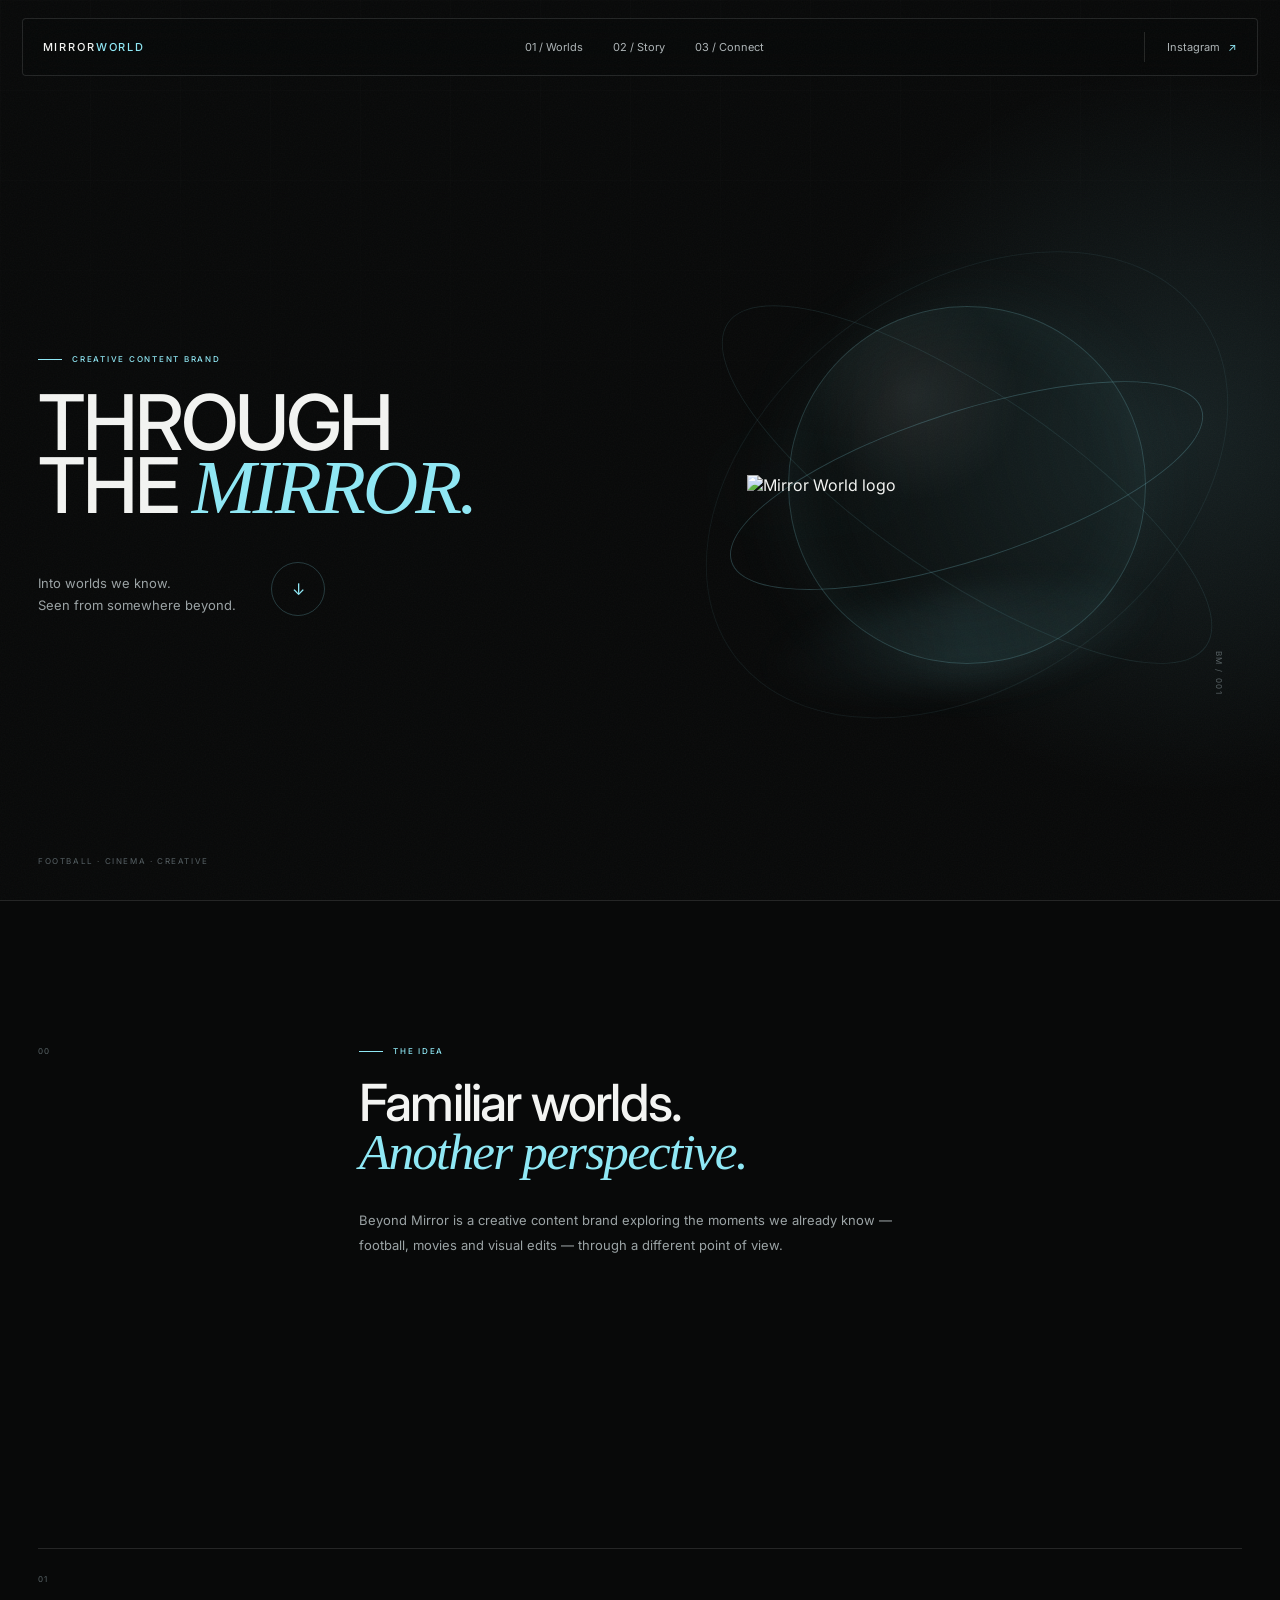
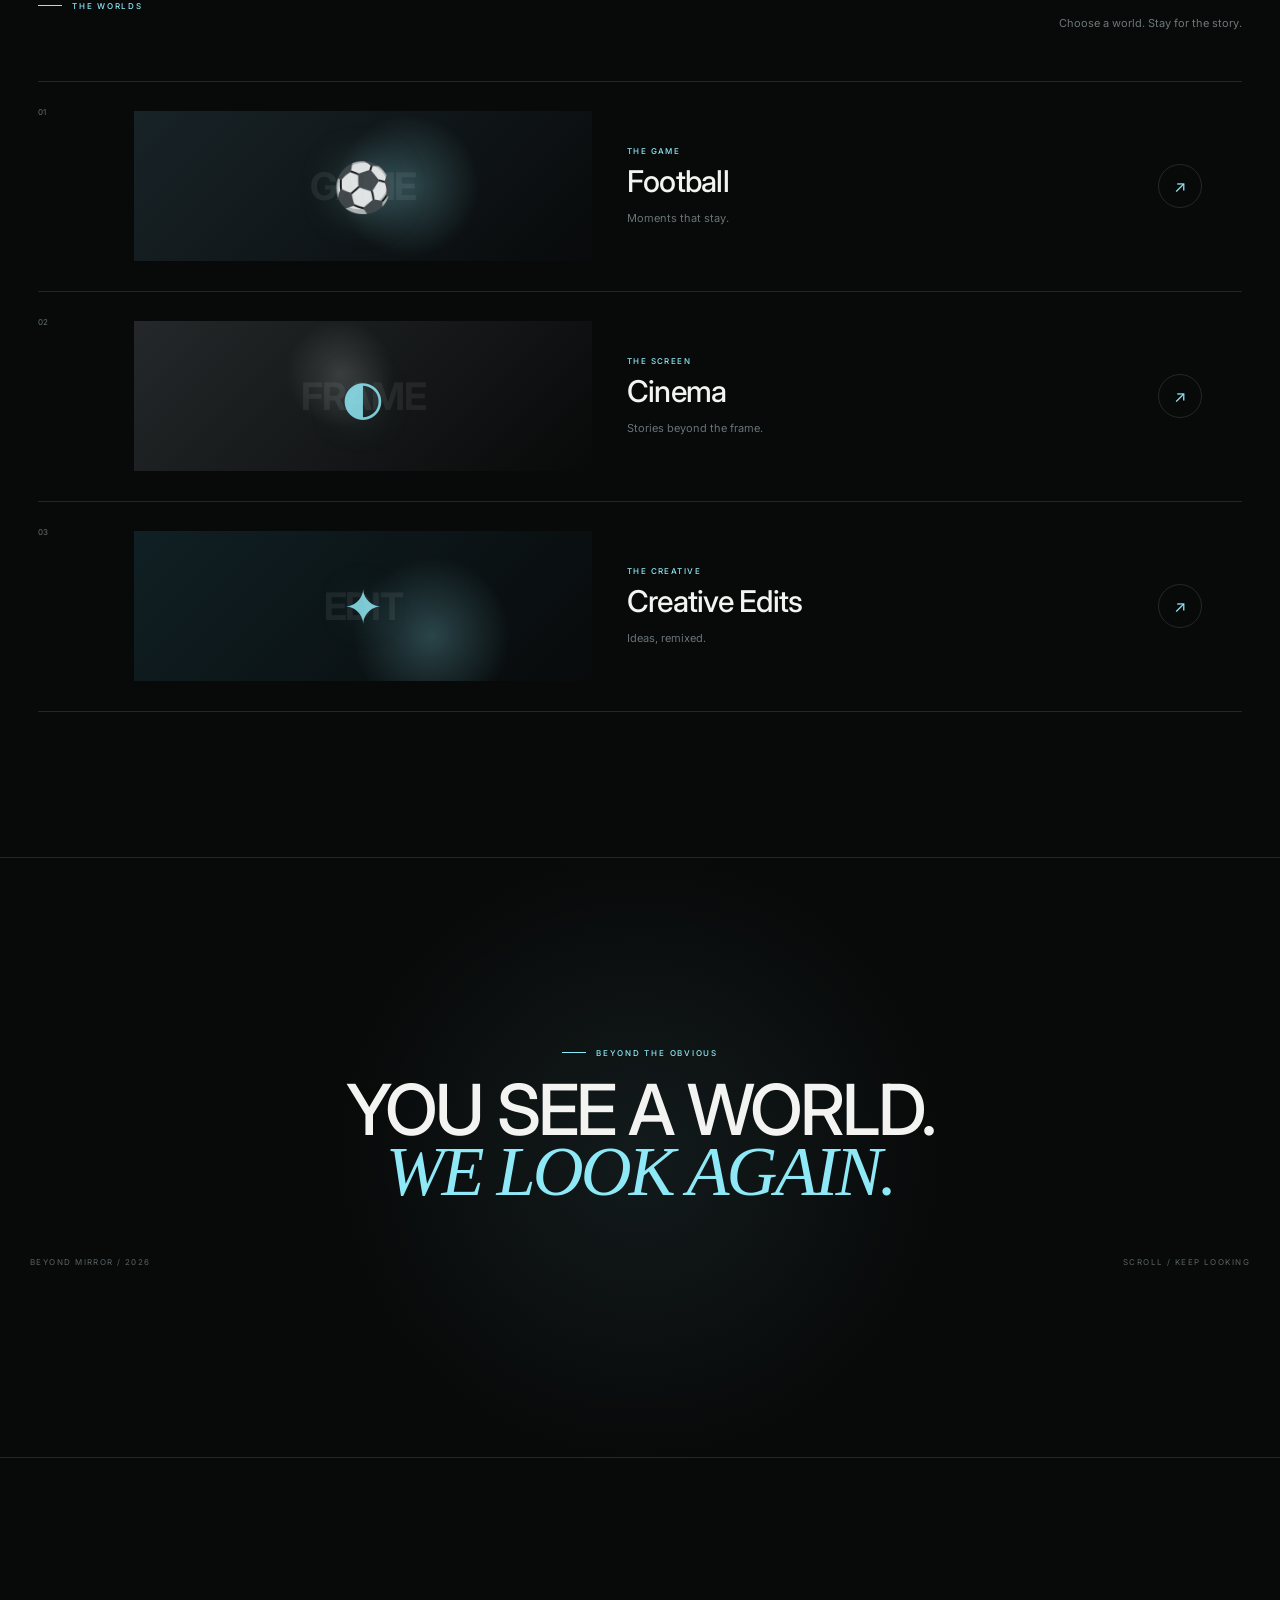
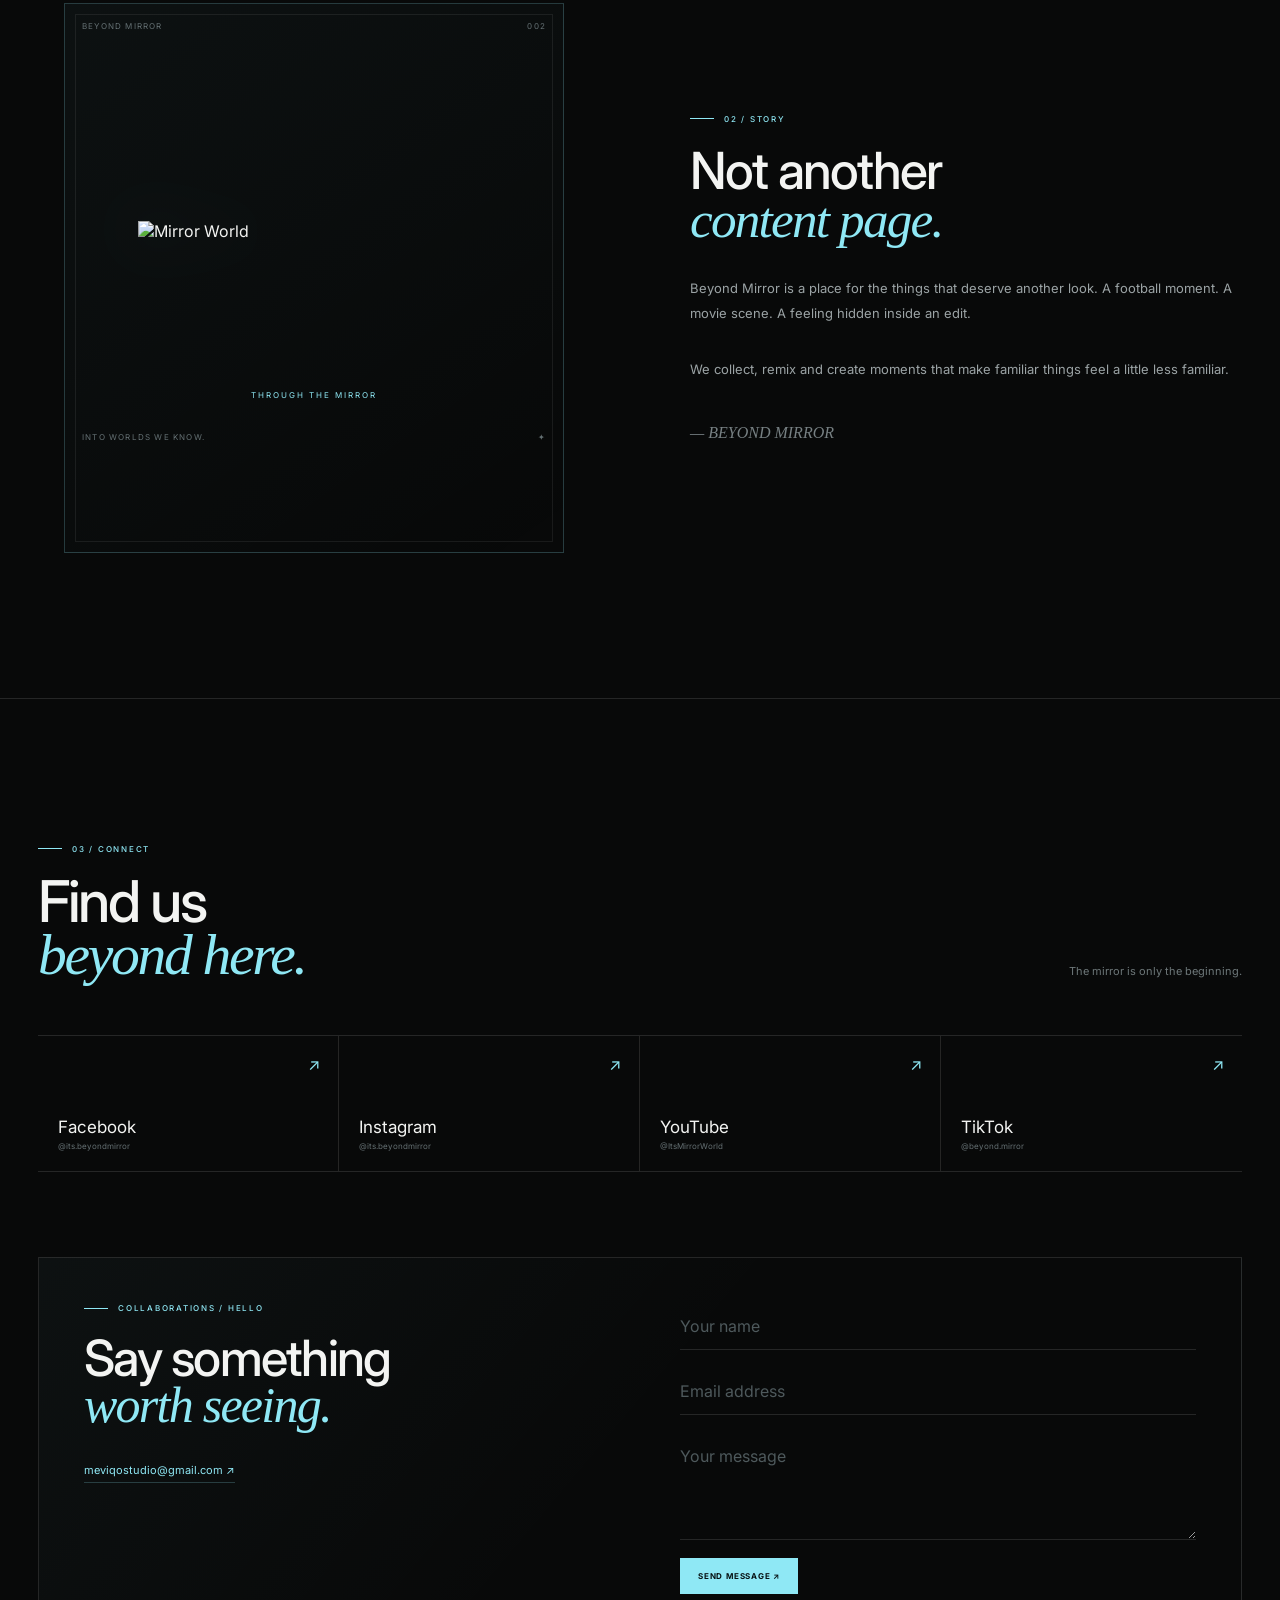
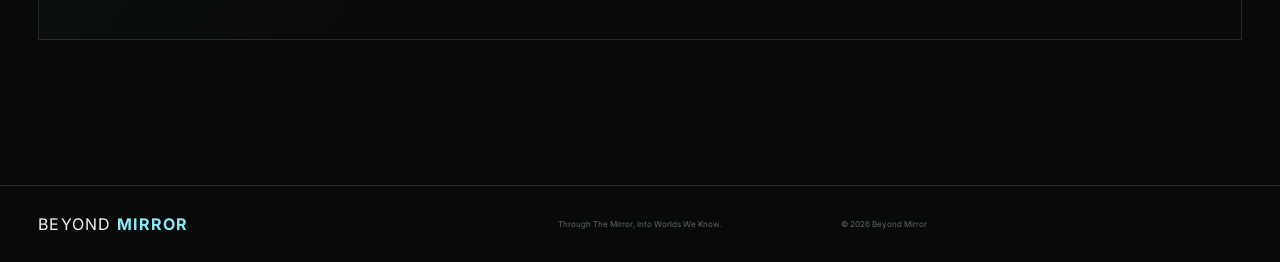
==== index.html @ 0803a325 "Add files via upload" ====
<!DOCTYPE html>
<html lang="en">
<head>
  <meta charset="UTF-8">
  <meta name="viewport" content="width=device-width, initial-scale=1.0">
  <meta name="theme-color" content="#080909">
  <meta name="description" content="Beyond Mirror — Through The Mirror, Into Worlds We Know. Football, movies and creative edits.">
  <title>Mirror World — Into Worlds We Know</title>
  <link rel="preconnect" href="https://fonts.googleapis.com">
  <link rel="preconnect" href="https://fonts.gstatic.com" crossorigin>
  <link href="https://fonts.googleapis.com/css2?family=Inter:wght@400;500;600;700&display=swap" rel="stylesheet">
  <link rel="stylesheet" href="style.css">
</head>
<body>
  <div class="grain"></div>
  <div class="progress"><span id="progress"></span></div>

  <header class="header">
    <a href="#home" class="wordmark">
      <span>MIRROR</span><strong>WORLD</strong>
    </a>

    <nav class="desktop-nav">
      <a href="#worlds">01 / Worlds</a>
      <a href="#story">02 / Story</a>
      <a href="#connect">03 / Connect</a>
    </nav>

    <a href="https://www.instagram.com/its.beyondmirror/" target="_blank" class="top-link">
      Instagram <span>↗</span>
    </a>

    <button class="menu" id="menu" aria-label="Open menu"><i></i><i></i></button>
  </header>

  <div class="mobile-menu" id="mobileMenu">
    <a href="#worlds">01 / Worlds</a>
    <a href="#story">02 / Story</a>
    <a href="#connect">03 / Connect</a>
    <a href="https://www.instagram.com/its.beyondmirror/" target="_blank">Instagram ↗</a>
  </div>

  <main id="home">
    <section class="hero">
      <div class="hero-left">
        <div class="hero-kicker"><span></span> CREATIVE CONTENT BRAND</div>

        <h1>
          THROUGH<br>
          THE <em>MIRROR.</em>
        </h1>

        <div class="hero-bottom">
          <p>
            Into worlds we know.<br>
            Seen from somewhere beyond.
          </p>
          <a class="circle-arrow" href="#worlds" aria-label="Explore">↓</a>
        </div>
      </div>

      <div class="hero-right">
        <div class="mirror-stage">
          <div class="orbit orbit-a"></div>
          <div class="orbit orbit-b"></div>
          <div class="orbit orbit-c"></div>
          <div class="mirror-glass"></div>
          <img src="assets/mwl.png" alt="Mirror World logo" class="hero-logo">
          <div class="reflection"></div>
        </div>
        <div class="hero-index">BM / 001</div>
      </div>

      <div class="hero-caption">FOOTBALL · CINEMA · CREATIVE</div>
    </section>

    <section class="intro section">
      <div class="section-no">00</div>
      <div class="intro-copy">
        <p class="eyebrow">THE IDEA</p>
        <h2>Familiar worlds.<br><em>Another perspective.</em></h2>
        <p class="body-copy">
          Beyond Mirror is a creative content brand exploring the moments
          we already know — football, movies and visual edits — through a
          different point of view.
        </p>
      </div>
    </section>

    <section class="worlds section" id="worlds">
      <div class="section-head">
        <div>
          <div class="section-no">01</div>
          <p class="eyebrow">THE WORLDS</p>
        </div>
        <p class="section-note">Choose a world. Stay for the story.</p>
      </div>

      <div class="world-list">
        <a class="world football" href="https://www.youtube.com/@ItsMirrorWorld" target="_blank">
          <div class="world-number">01</div>
          <div class="world-visual football-visual">
            <span class="visual-word">GAME</span>
            <span class="visual-symbol">⚽</span>
          </div>
          <div class="world-info">
            <p>THE GAME</p>
            <h3>Football</h3>
            <span>Moments that stay.</span>
          </div>
          <div class="world-arrow">↗</div>
        </a>

        <a class="world cinema" href="https://www.instagram.com/its.beyondmirror/" target="_blank">
          <div class="world-number">02</div>
          <div class="world-visual cinema-visual">
            <span class="visual-word">FRAME</span>
            <span class="visual-symbol">◐</span>
          </div>
          <div class="world-info">
            <p>THE SCREEN</p>
            <h3>Cinema</h3>
            <span>Stories beyond the frame.</span>
          </div>
          <div class="world-arrow">↗</div>
        </a>

        <a class="world creative" href="https://www.tiktok.com/@beyond.mirror" target="_blank">
          <div class="world-number">03</div>
          <div class="world-visual creative-visual">
            <span class="visual-word">EDIT</span>
            <span class="visual-symbol">✦</span>
          </div>
          <div class="world-info">
            <p>THE CREATIVE</p>
            <h3>Creative Edits</h3>
            <span>Ideas, remixed.</span>
          </div>
          <div class="world-arrow">↗</div>
        </a>
      </div>
    </section>

    <section class="manifesto">
      <div class="manifesto-line"></div>
      <p class="eyebrow">BEYOND THE OBVIOUS</p>
      <h2>
        YOU SEE A WORLD.<br>
        <em>WE LOOK AGAIN.</em>
      </h2>
      <div class="manifesto-bottom">
        <span>BEYOND MIRROR / 2026</span>
        <span>SCROLL / KEEP LOOKING</span>
      </div>
    </section>

    <section class="story section" id="story">
      <div class="story-visual">
        <div class="story-frame">
          <div class="frame-top"><span>BEYOND MIRROR</span><span>002</span></div>
          <div class="frame-center">
            <img src="assets/mwl.png" alt="Mirror World">
            <span>THROUGH THE MIRROR</span>
          </div>
          <div class="frame-bottom"><span>INTO WORLDS WE KNOW.</span><span>✦</span></div>
        </div>
      </div>

      <div class="story-copy">
        <p class="eyebrow">02 / STORY</p>
        <h2>Not another<br><em>content page.</em></h2>
        <p class="body-copy">
          Beyond Mirror is a place for the things that deserve another look.
          A football moment. A movie scene. A feeling hidden inside an edit.
        </p>
        <p class="body-copy">
          We collect, remix and create moments that make familiar things
          feel a little less familiar.
        </p>
        <div class="signature">— BEYOND MIRROR</div>
      </div>
    </section>

    <section class="connect section" id="connect">
      <div class="connect-top">
        <div>
          <p class="eyebrow">03 / CONNECT</p>
          <h2>Find us<br><em>beyond here.</em></h2>
        </div>
        <p class="section-note">The mirror is only the beginning.</p>
      </div>

      <div class="socials">
        <a href="https://www.facebook.com/its.beyondmirror/" target="_blank">
          <span>Facebook</span><small>@its.beyondmirror</small><b>↗</b>
        </a>
        <a href="https://www.instagram.com/its.beyondmirror/" target="_blank">
          <span>Instagram</span><small>@its.beyondmirror</small><b>↗</b>
        </a>
        <a href="https://www.youtube.com/@ItsMirrorWorld" target="_blank">
          <span>YouTube</span><small>@ItsMirrorWorld</small><b>↗</b>
        </a>
        <a href="https://www.tiktok.com/@beyond.mirror" target="_blank">
          <span>TikTok</span><small>@beyond.mirror</small><b>↗</b>
        </a>
      </div>

      <div class="contact-box">
        <div>
          <p class="eyebrow">COLLABORATIONS / HELLO</p>
          <h3>Say something<br><em>worth seeing.</em></h3>
          <a class="mail" href="mailto:meviqostudio@gmail.com">meviqostudio@gmail.com ↗</a>
        </div>

        <form action="https://formsubmit.co/meviqostudio@gmail.com" method="POST">
          <input type="hidden" name="_subject" value="Beyond Mirror — Website Message">
          <input type="hidden" name="_template" value="table">
          <input type="hidden" name="_captcha" value="false">
          <input type="hidden" name="_next" value="https://example.com/thank-you.html">

          <input name="name" type="text" placeholder="Your name" required>
          <input name="email" type="email" placeholder="Email address" required>
          <textarea name="message" rows="4" placeholder="Your message" required></textarea>
          <button type="submit">SEND MESSAGE <span>↗</span></button>
        </form>
      </div>
    </section>
  </main>

  <footer>
    <div class="footer-logo">BEYOND <strong>MIRROR</strong></div>
    <p>Through The Mirror, Into Worlds We Know.</p>
    <span>© 2026 Beyond Mirror</span>
  </footer>

  <script src="script.js"></script>
</body>
</html>
---- style.css ----
:root{
  --black:#080909;
  --ink:#0d1112;
  --white:#f3f4f2;
  --muted:#9ba3a5;
  --cyan:#8fe8f5;
  --cyan2:#5dd7e7;
  --line:rgba(243,244,242,.12);
  --cyan-line:rgba(143,232,245,.22);
  --serif:Georgia, "Times New Roman", serif;
  --sans:"Inter", Arial, Helvetica, sans-serif;
  --max:1320px;
}
*{box-sizing:border-box;margin:0;padding:0}
html{scroll-behavior:smooth}
body{background:var(--black);color:var(--white);font-family:var(--sans);overflow-x:hidden}
a{text-decoration:none;color:inherit}
::selection{background:var(--cyan);color:#061012}
button,input,textarea{font:inherit}
.grain{position:fixed;inset:0;pointer-events:none;z-index:100;opacity:.035;background-image:url("data:image/svg+xml,%3Csvg xmlns='http://www.w3.org/2000/svg' width='160' height='160'%3E%3Cfilter id='n'%3E%3CfeTurbulence type='fractalNoise' baseFrequency='.75' numOctaves='4' stitchTiles='stitch'/%3E%3C/filter%3E%3Crect width='100%25' height='100%25' filter='url(%23n)'/%3E%3C/svg%3E")}
.progress{position:fixed;top:0;left:0;width:100%;height:2px;z-index:120;background:transparent}.progress span{display:block;height:100%;width:0;background:var(--cyan)}
.header{position:fixed;z-index:90;top:18px;left:50%;transform:translateX(-50%);width:min(calc(100% - 44px),var(--max));height:58px;padding:0 5px 0 20px;display:flex;align-items:center;justify-content:space-between;border:1px solid var(--line);background:rgba(8,9,9,.72);backdrop-filter:blur(18px);border-radius:4px}
.wordmark{font-size:11px;letter-spacing:.17em;font-weight:500}.wordmark strong{color:var(--cyan);font-weight:500}
.desktop-nav{display:flex;gap:30px}.desktop-nav a,.top-link{font-size:11px;color:#aeb5b7;transition:.25s}.desktop-nav a:hover,.top-link:hover{color:var(--cyan)}
.top-link{border-left:1px solid var(--line);padding:8px 15px 8px 22px}.top-link span{color:var(--cyan);margin-left:5px}
.menu{display:none;background:none;border:0;width:40px;height:40px}.menu i{display:block;width:21px;height:1px;background:white;margin:6px auto}
.mobile-menu{display:none}

.hero{min-height:100svh;max-width:var(--max);margin:auto;padding:150px 38px 80px;display:grid;grid-template-columns:1.1fr .9fr;align-items:center;position:relative}
.hero:before{content:"";position:absolute;width:760px;height:760px;right:-280px;top:50px;border-radius:50%;background:radial-gradient(circle,rgba(143,232,245,.11),transparent 68%);pointer-events:none}
.hero:after{content:"";position:absolute;inset:0;z-index:-1;background:linear-gradient(rgba(255,255,255,.035) 1px,transparent 1px),linear-gradient(90deg,rgba(255,255,255,.035) 1px,transparent 1px);background-size:90px 90px;mask-image:linear-gradient(to bottom,black,transparent 75%);opacity:.3}
.hero-left{position:relative;z-index:3}.hero-kicker,.eyebrow{display:flex;align-items:center;gap:10px;color:var(--cyan);font-size:8px;letter-spacing:.22em;font-weight:500}.hero-kicker{margin-bottom:28px}.hero-kicker span,.eyebrow:before{content:"";display:block;width:24px;height:1px;background:var(--cyan)}
.hero h1{font-size:clamp(42px,6vw,78px);line-height:.82;letter-spacing:-.04em;font-weight:500}
.hero h1 em{font-family:var(--serif);font-weight:400;color:var(--cyan);letter-spacing:-.04em}
.hero-bottom{display:flex;align-items:end;gap:35px;margin-top:42px}.hero-bottom p{font-size:13px;line-height:1.65;color:var(--muted)}
.circle-arrow{width:54px;height:54px;border:1px solid var(--cyan-line);border-radius:50%;display:grid;place-items:center;color:var(--cyan);font-size:16px;transition:.35s}.circle-arrow:hover{background:var(--cyan);color:#061012;transform:rotate(-20deg)}
.hero-right{position:relative;display:grid;place-items:center}.mirror-stage{width:min(43vw,570px);aspect-ratio:1;position:relative;display:grid;place-items:center}
.hero-logo{width:80%;position:relative;z-index:4;mix-blend-mode:screen;filter:drop-shadow(0 0 35px rgba(143,232,245,.14));animation:levitate 7s ease-in-out infinite}
.mirror-glass{position:absolute;width:65%;aspect-ratio:1;border:1px solid rgba(143,232,245,.2);border-radius:50%;background:radial-gradient(circle at 35% 25%,rgba(255,255,255,.08),transparent 30%),rgba(143,232,245,.025);box-shadow:inset 0 0 70px rgba(143,232,245,.06),0 0 80px rgba(143,232,245,.06);backdrop-filter:blur(2px)}
.reflection{position:absolute;width:75%;height:16%;bottom:14%;border-radius:50%;background:linear-gradient(90deg,transparent,rgba(143,232,245,.09),transparent);filter:blur(15px);transform:rotate(-8deg)}
.orbit{position:absolute;border:1px solid var(--cyan-line);border-radius:50%;z-index:1}.orbit-a{width:90%;height:27%;transform:rotate(-18deg)}.orbit-b{width:105%;height:34%;transform:rotate(34deg);opacity:.45}.orbit-c{width:72%;height:105%;transform:rotate(54deg);opacity:.3}
.hero-index{position:absolute;right:0;bottom:15%;font-size:8px;letter-spacing:.2em;color:#596366;transform:rotate(90deg)}
.hero-caption{position:absolute;bottom:34px;left:38px;font-size:8px;letter-spacing:.2em;color:#566064}

.section{max-width:var(--max);margin:auto;padding:145px 38px}
.section-no{color:#586366;font-size:8px;letter-spacing:.15em;margin-bottom:17px}.eyebrow{margin-bottom:22px}.intro{display:grid;grid-template-columns:25% 75%;border-top:1px solid var(--line);gap:20px}.intro-copy h2,.story-copy h2{font-size:clamp(34px,4vw,56px);line-height:.94;letter-spacing:-.035em;font-weight:500}.intro-copy h2 em,.story-copy h2 em,.manifesto h2 em,.connect h2 em,.contact-box h3 em{font-family:var(--serif);font-weight:400;color:var(--cyan)}
.body-copy{max-width:570px;color:var(--muted);font-size:13px;line-height:1.9;margin-top:32px}

.section-head{display:flex;justify-content:space-between;align-items:end;border-top:1px solid var(--line);padding-top:25px;margin-bottom:48px}.section-note{color:#6d7779;font-size:11px;line-height:1.7;max-width:230px}
.world-list{border-top:1px solid var(--line)}
.world{display:grid;grid-template-columns:8% 38% 1fr 7%;align-items:center;min-height:210px;border-bottom:1px solid var(--line);position:relative;overflow:hidden;transition:.45s}.world:before{content:"";position:absolute;inset:0;background:linear-gradient(90deg,rgba(143,232,245,.08),transparent 55%);transform:translateX(-100%);transition:.55s}.world:hover:before{transform:translateX(0)}.world:hover{padding-left:12px}
.world-number{font-size:8px;color:#657073;align-self:start;padding-top:25px;z-index:2}
.world-visual{height:150px;position:relative;overflow:hidden;display:flex;align-items:center;justify-content:center;z-index:2}
.football-visual{background:radial-gradient(circle at 60% 50%,rgba(143,232,245,.24),transparent 25%),linear-gradient(135deg,#182327,#080a0b)}
.cinema-visual{background:radial-gradient(circle at 45% 35%,rgba(255,255,255,.14),transparent 20%),linear-gradient(135deg,#24282a,#080909)}
.creative-visual{background:radial-gradient(circle at 65% 70%,rgba(143,232,245,.24),transparent 25%),linear-gradient(135deg,#102024,#080a0b)}
.visual-word{font-size:38px;font-weight:700;letter-spacing:-.035em;color:rgba(255,255,255,.07);position:absolute}.visual-symbol{font-size:48px;position:relative;color:rgba(143,232,245,.85);filter:drop-shadow(0 0 18px rgba(143,232,245,.25))}
.world-info{padding:0 35px;z-index:2}.world-info p{font-size:8px;color:var(--cyan);letter-spacing:.18em;font-weight:500}.world-info h3{font-size:30px;letter-spacing:-.025em;font-weight:500;margin:7px 0}.world-info span{font-size:11px;color:#687477}.world-arrow{width:44px;height:44px;border:1px solid var(--line);border-radius:50%;display:grid;place-items:center;color:var(--cyan);z-index:2;transition:.3s}.world:hover .world-arrow{background:var(--cyan);color:#061012}

.manifesto{padding:190px 30px;border-top:1px solid var(--line);border-bottom:1px solid var(--line);text-align:center;position:relative;overflow:hidden}.manifesto:before{content:"";position:absolute;width:650px;height:650px;left:50%;top:50%;transform:translate(-50%,-50%);background:radial-gradient(circle,rgba(143,232,245,.08),transparent 68%);pointer-events:none}.manifesto .eyebrow{justify-content:center;position:relative}.manifesto h2{font-size:clamp(38px,5.5vw,72px);line-height:.86;letter-spacing:-.04em;font-weight:500;position:relative}.manifesto-bottom{display:flex;justify-content:space-between;max-width:var(--max);margin:55px auto 0;color:#586366;font-size:8px;letter-spacing:.18em;position:relative}

.story{display:grid;grid-template-columns:1fr 1fr;align-items:center;gap:100px}.story-visual{display:grid;place-items:center}.story-frame{width:min(100%,500px);aspect-ratio:1/1.1;border:1px solid var(--cyan-line);position:relative;padding:17px;background:linear-gradient(145deg,rgba(143,232,245,.04),transparent)}.story-frame:before{content:"";position:absolute;inset:10px;border:1px solid rgba(255,255,255,.07)}.frame-top,.frame-bottom{display:flex;justify-content:space-between;color:#647073;font-size:8px;letter-spacing:.15em;position:relative;z-index:2}.frame-center{height:78%;display:grid;place-items:center;position:relative}.frame-center img{width:76%;mix-blend-mode:screen;filter:drop-shadow(0 0 30px rgba(143,232,245,.12))}.frame-center span{position:absolute;bottom:8%;font-size:8px;letter-spacing:.25em;color:var(--cyan)}.story-copy h2{margin-bottom:0}.signature{margin-top:42px;font-family:var(--serif);font-style:italic;color:#778083}

.connect{border-top:1px solid var(--line)}.connect-top{display:flex;justify-content:space-between;align-items:end;margin-bottom:55px}.connect h2{font-size:clamp(36px,4.5vw,58px);line-height:.9;letter-spacing:-.04em;font-weight:500}.socials{display:grid;grid-template-columns:repeat(4,1fr);border-top:1px solid var(--line);border-bottom:1px solid var(--line)}.socials a{min-height:135px;padding:20px;border-right:1px solid var(--line);display:flex;flex-direction:column;justify-content:end;position:relative;transition:.35s}.socials a:last-child{border-right:0}.socials a:hover{background:rgba(143,232,245,.055)}.socials span{font-size:17px}.socials small{color:#657073;margin-top:4px;font-size:8px}.socials b{position:absolute;right:18px;top:18px;color:var(--cyan);font-weight:400}
.contact-box{margin-top:85px;padding:45px;border:1px solid var(--line);display:grid;grid-template-columns:1fr 1fr;gap:80px;background:linear-gradient(130deg,rgba(143,232,245,.035),transparent 50%)}.contact-box h3{font-size:clamp(32px,4vw,50px);line-height:.92;letter-spacing:-.035em;font-weight:500}.mail{display:inline-block;margin-top:35px;color:var(--cyan);font-size:11px;border-bottom:1px solid var(--cyan-line);padding-bottom:5px}.contact-box form{display:flex;flex-direction:column;gap:18px}.contact-box input,.contact-box textarea{border:0;border-bottom:1px solid var(--line);outline:0;background:transparent;color:var(--white);padding:13px 0;resize:vertical}.contact-box input:focus,.contact-box textarea:focus{border-color:var(--cyan)}.contact-box input::placeholder,.contact-box textarea::placeholder{color:#4e595c}.contact-box button{align-self:start;background:var(--cyan);color:#061012;border:0;padding:13px 18px;font-weight:700;font-size:8px;letter-spacing:.1em;cursor:pointer}.contact-box button:hover{background:#c0f5fb}

footer{border-top:1px solid var(--line);padding:28px max(38px,calc((100vw - var(--max))/2));display:grid;grid-template-columns:1fr 1fr 1fr;align-items:center;color:#5f696b;font-size:8px}footer p{text-align:center}.footer-logo{font-size:16px;letter-spacing:.08em;color:var(--white)}.footer-logo strong{color:var(--cyan)}

@keyframes levitate{0%,100%{transform:translateY(0) rotate(-1deg)}50%{transform:translateY(-11px) rotate(1deg)}}
@media(max-width:900px){.header{width:calc(100% - 24px);top:10px}.desktop-nav,.top-link{display:none}.menu{display:block}.mobile-menu{position:fixed;z-index:80;top:78px;left:12px;right:12px;background:rgba(8,9,9,.96);border:1px solid var(--line);padding:25px;display:none;flex-direction:column;gap:20px}.mobile-menu.open{display:flex}.mobile-menu a{font-size:13px;color:#b9c0c1}.hero{grid-template-columns:1fr;padding:145px 24px 100px}.hero-right{margin-top:55px}.mirror-stage{width:min(82vw,500px)}.hero-caption{left:24px}.intro,.story{grid-template-columns:1fr;gap:40px}.world{grid-template-columns:7% 38% 1fr 9%}.socials{grid-template-columns:1fr 1fr}.socials a:nth-child(2){border-right:0}.socials a:nth-child(-n+2){border-bottom:1px solid var(--line)}.contact-box{grid-template-columns:1fr;gap:55px}.section{padding:110px 24px}.manifesto{padding:150px 24px}footer{padding:28px 24px}}
@media(max-width:600px){.hero h1{font-size:12vw}.hero-bottom{justify-content:space-between}.hero-index{display:none}.section-head,.connect-top{display:block}.section-note{margin-top:18px}.world{grid-template-columns:10% 1fr 40px;grid-template-rows:auto auto;gap:10px;padding:18px 0}.world-number{grid-row:1/3}.world-visual{grid-column:2/4;grid-row:1;height:150px}.world-info{grid-column:2;grid-row:2;padding:0}.world-arrow{grid-column:3;grid-row:2}.world-info h3{font-size:30px}.manifesto h2{font-size:10vw}.manifesto-bottom{font-size:8px}.story-frame{max-width:390px}.socials{grid-template-columns:1fr}.socials a{border-right:0!important;border-bottom:1px solid var(--line)}.socials a:last-child{border-bottom:0}.contact-box{padding:25px}.footer{display:block;text-align:left}.footer p{text-align:left;margin:10px 0}}
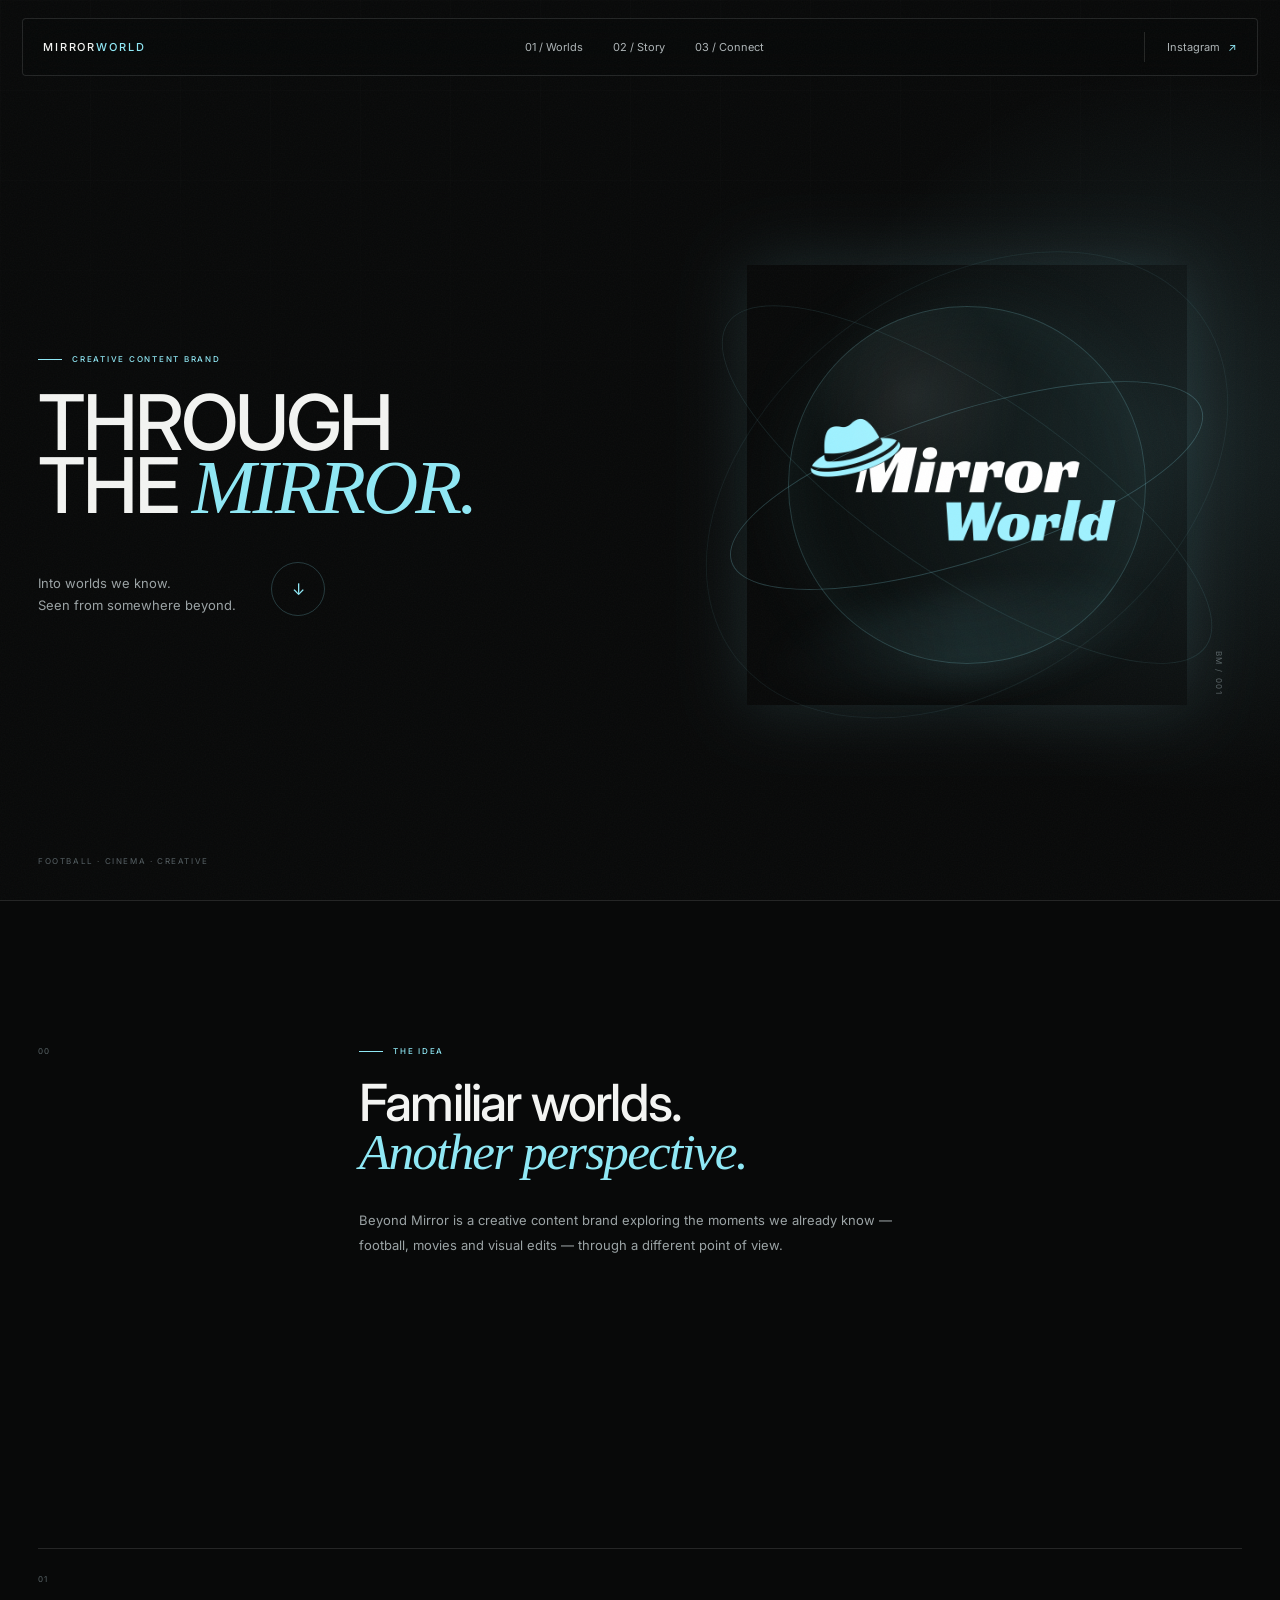
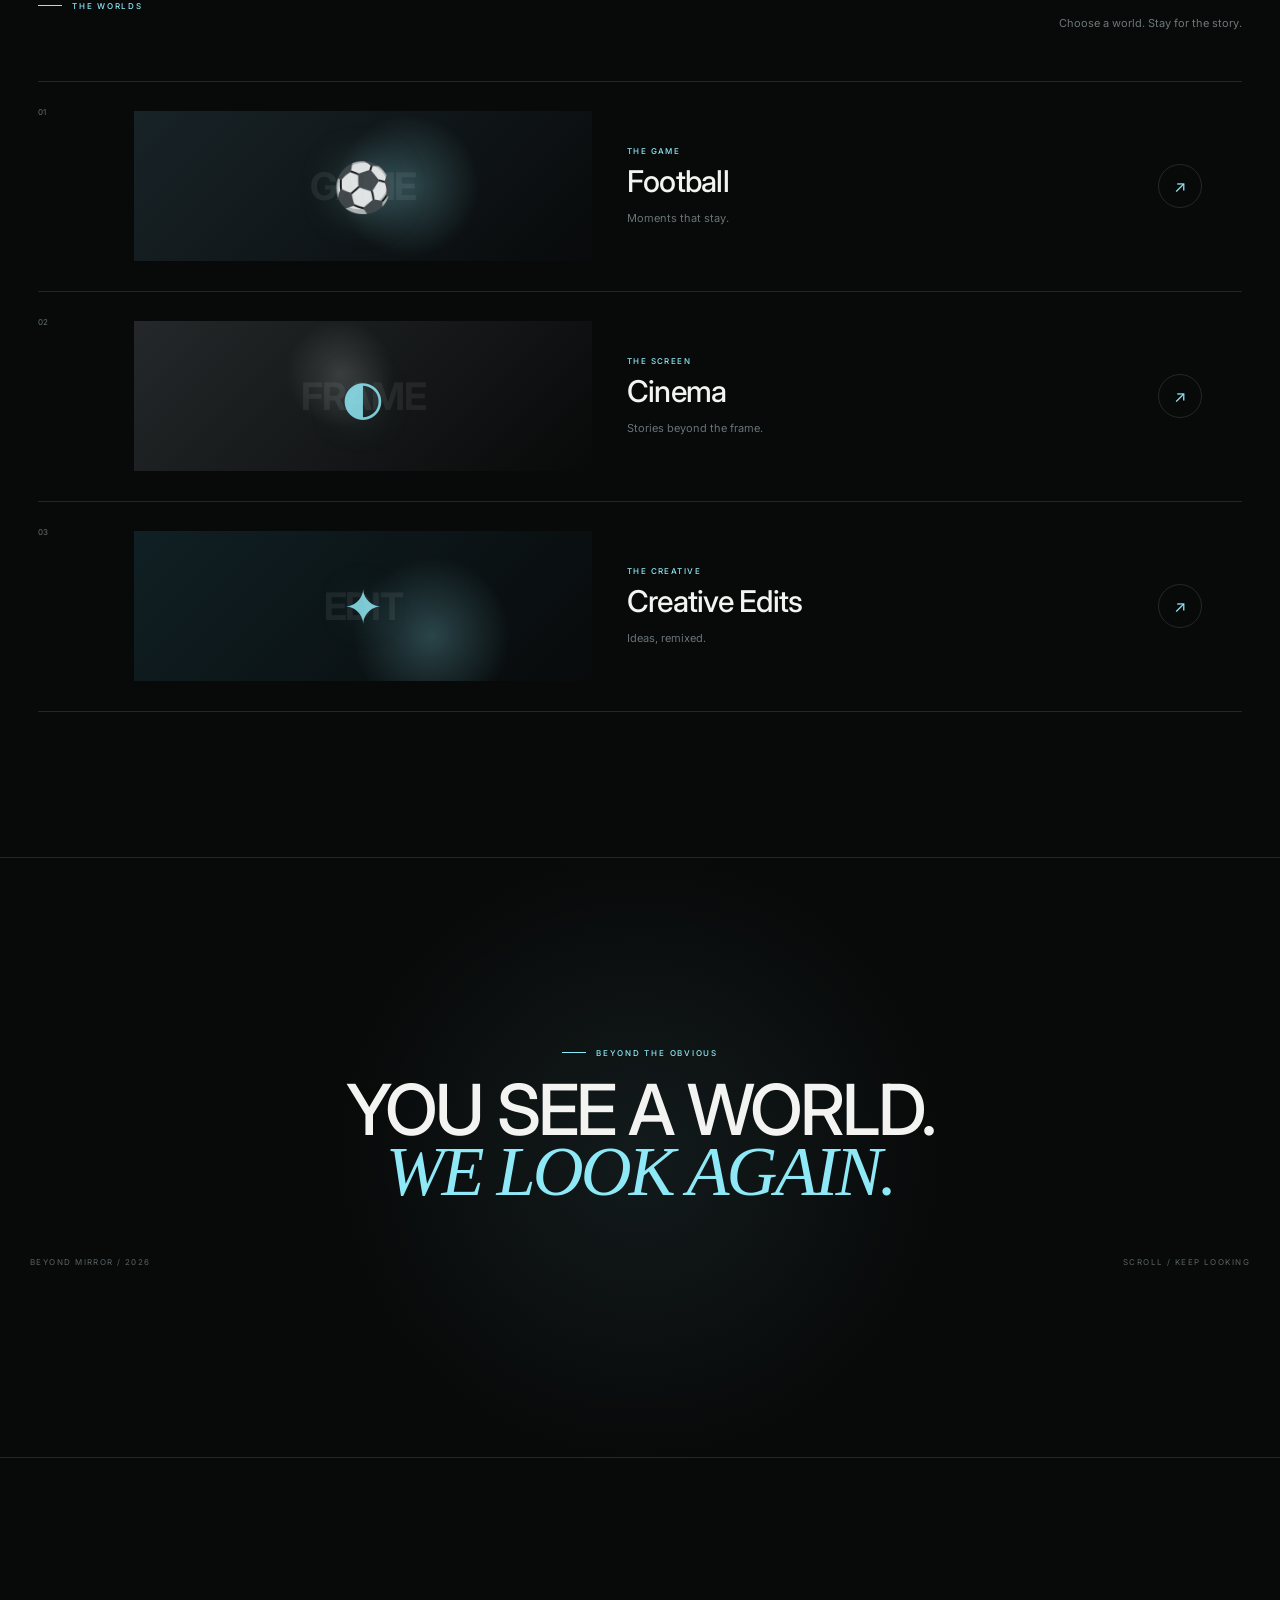
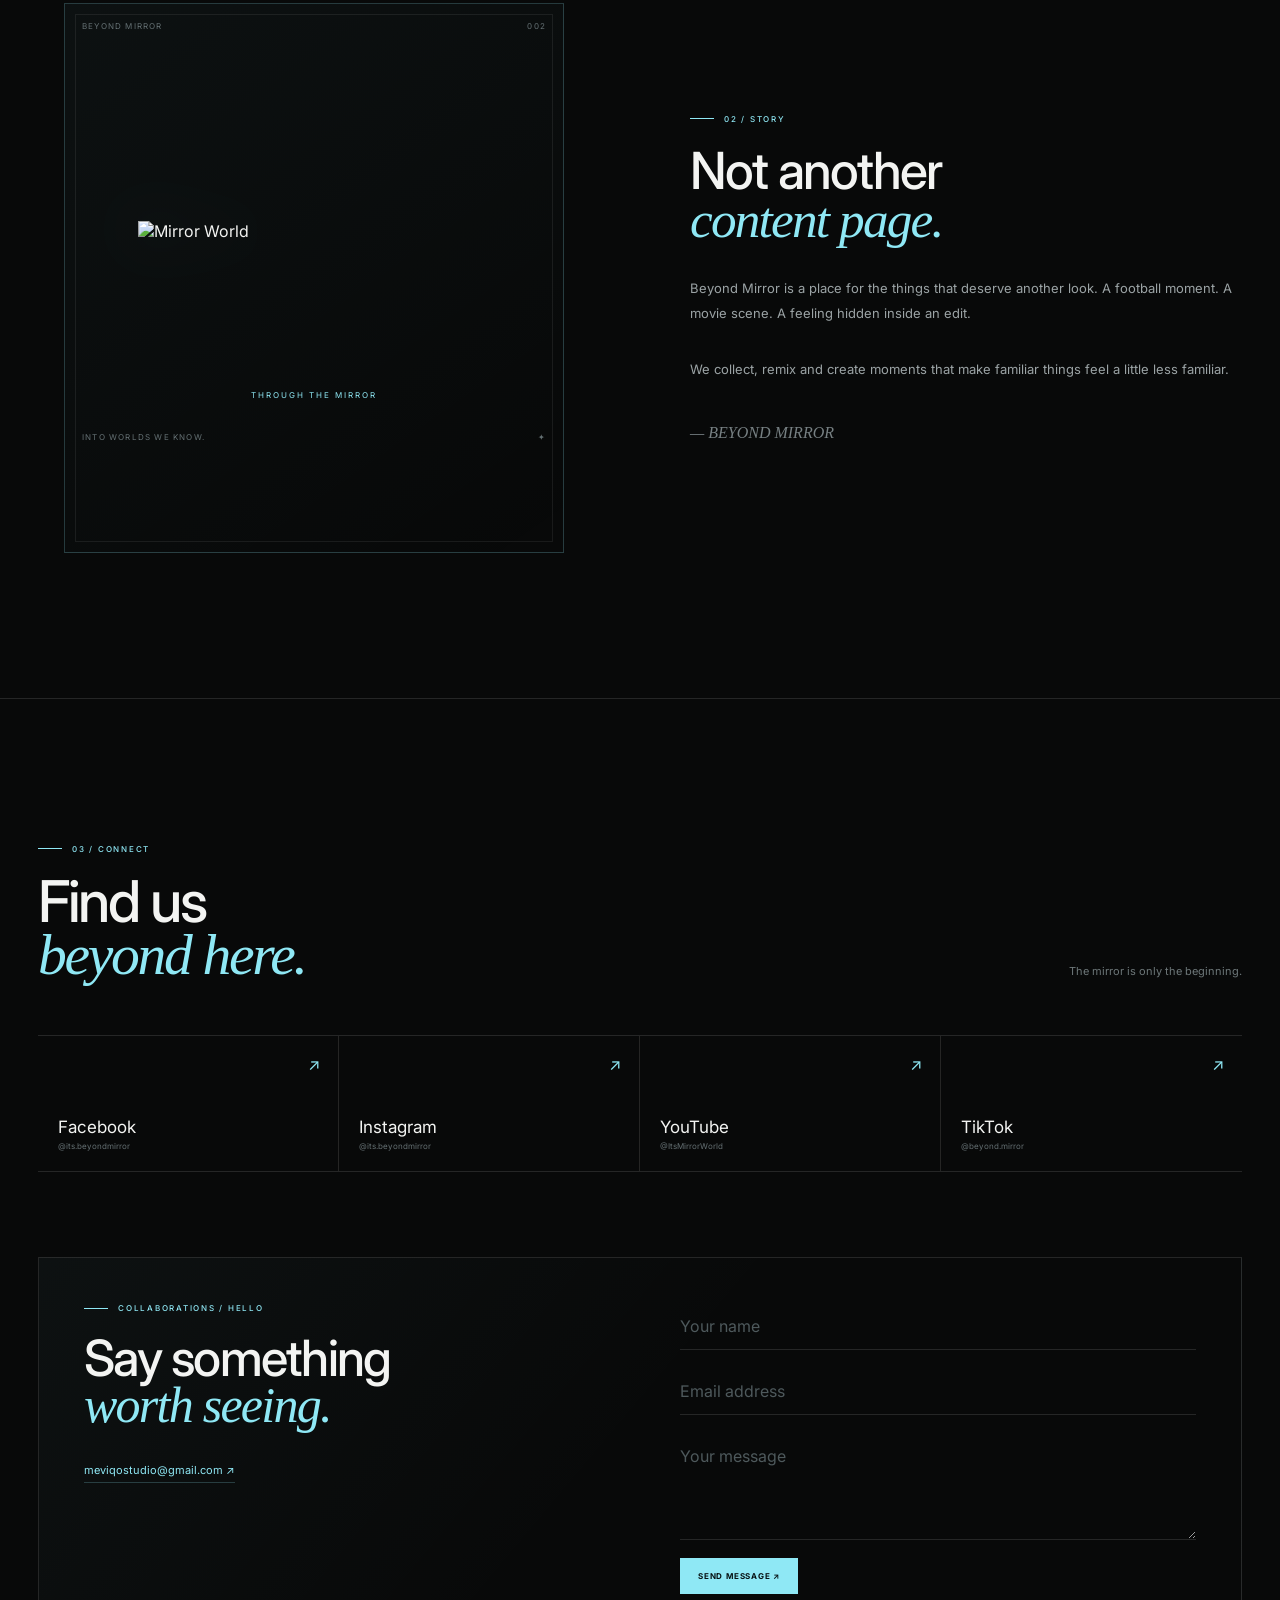
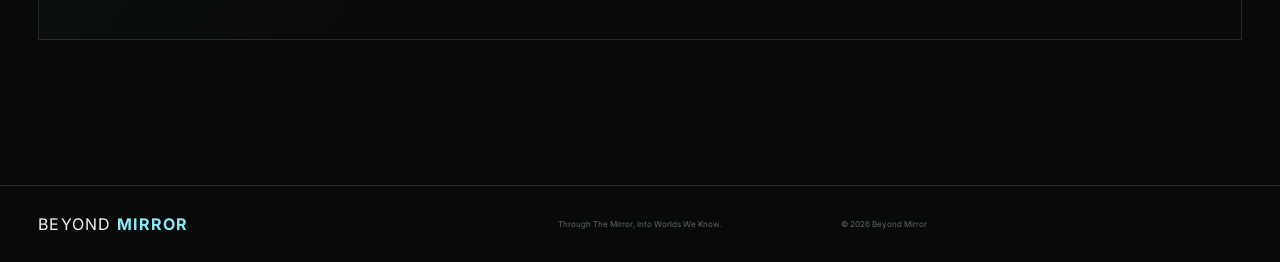
==== commit 54359aef: "index.html" ====
--- a/index.html
+++ b/index.html
@@ -4,7 +4,7 @@
   <meta charset="UTF-8">
   <meta name="viewport" content="width=device-width, initial-scale=1.0">
   <meta name="theme-color" content="#080909">
-  <meta name="description" content="Beyond Mirror — Through The Mirror, Into Worlds We Know. Football, movies and creative edits.">
+  <meta name="description" content=" Beyond Mirror — Through The Mirror, Into Worlds We Know. Football, movies and creative edits.">
   <title>Mirror World — Into Worlds We Know</title>
   <link rel="preconnect" href="https://fonts.googleapis.com">
   <link rel="preconnect" href="https://fonts.gstatic.com" crossorigin>
@@ -65,7 +65,7 @@
           <div class="orbit orbit-b"></div>
           <div class="orbit orbit-c"></div>
           <div class="mirror-glass"></div>
-          <img src="assets/mwl.png" alt="Mirror World logo" class="hero-logo">
+          <img src="/mwl.png" alt="Mirror World logo" class="hero-logo">
           <div class="reflection"></div>
         </div>
         <div class="hero-index">BM / 001</div>
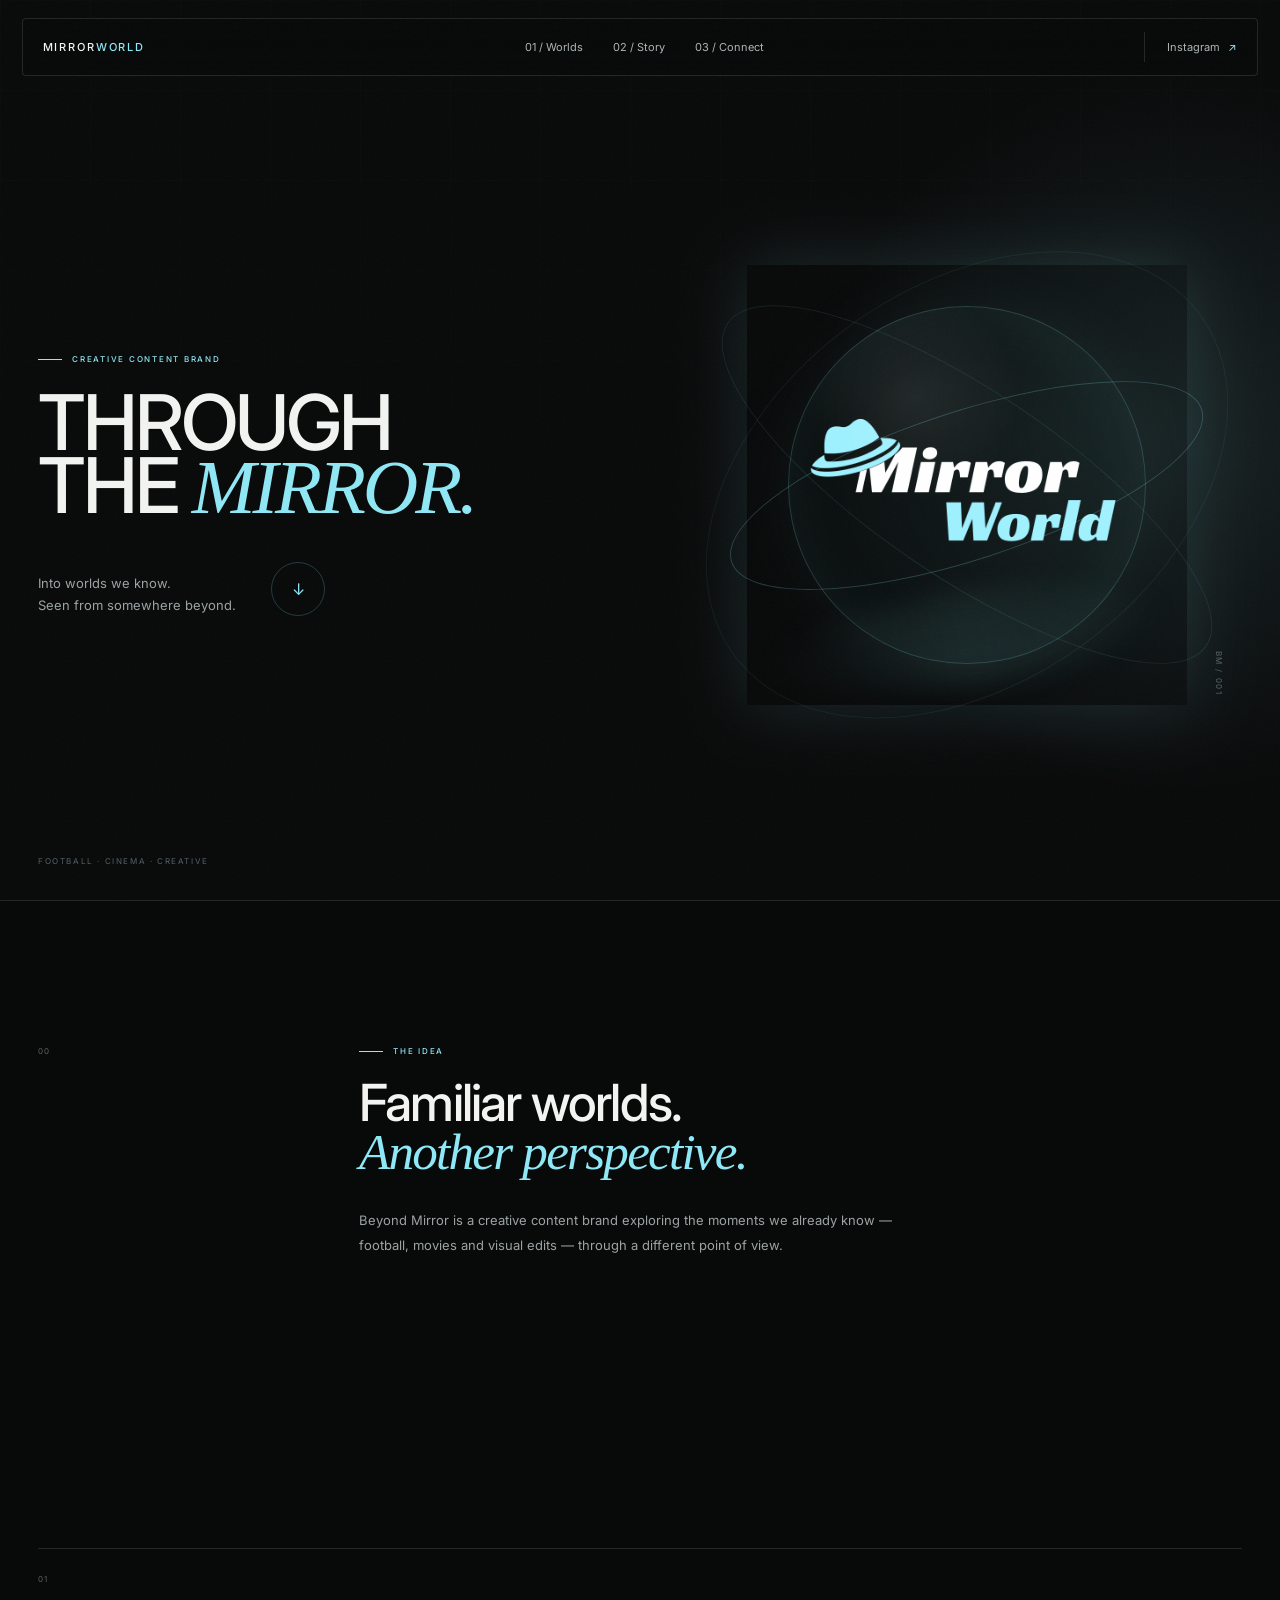
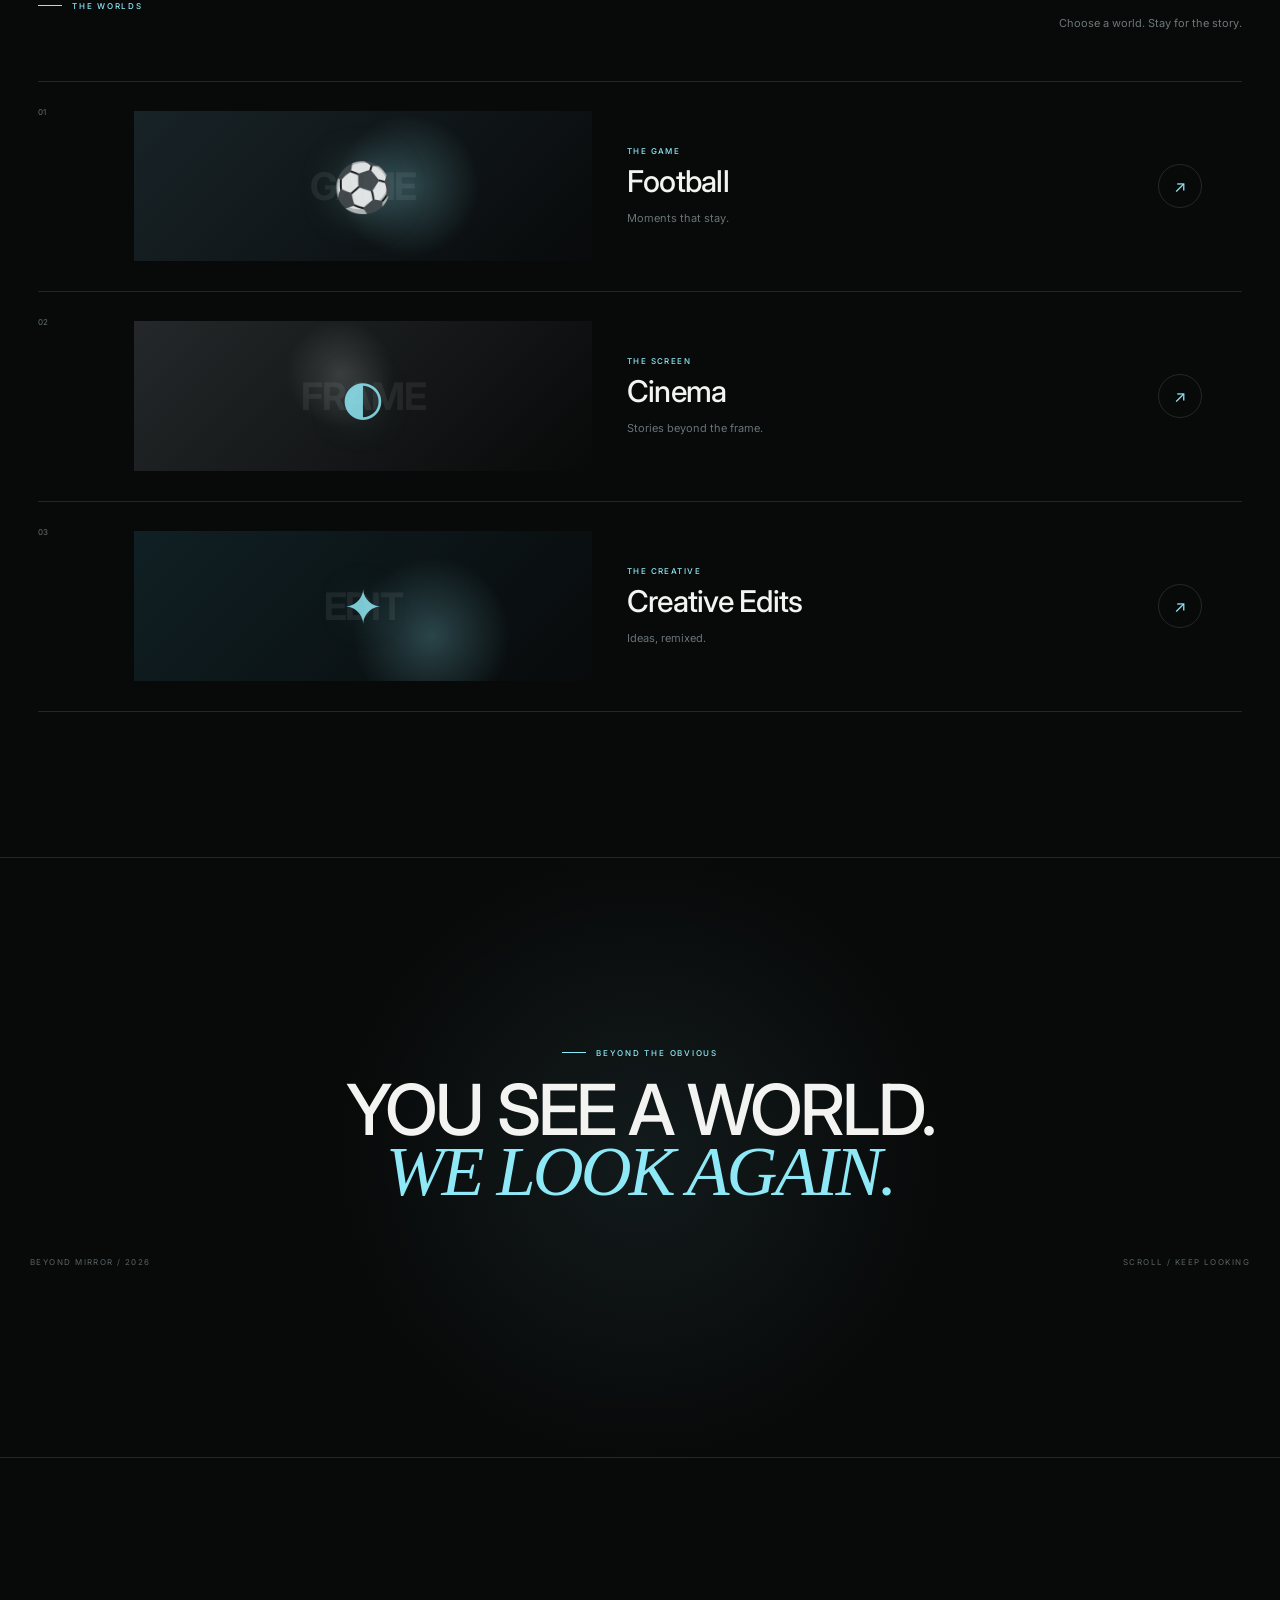
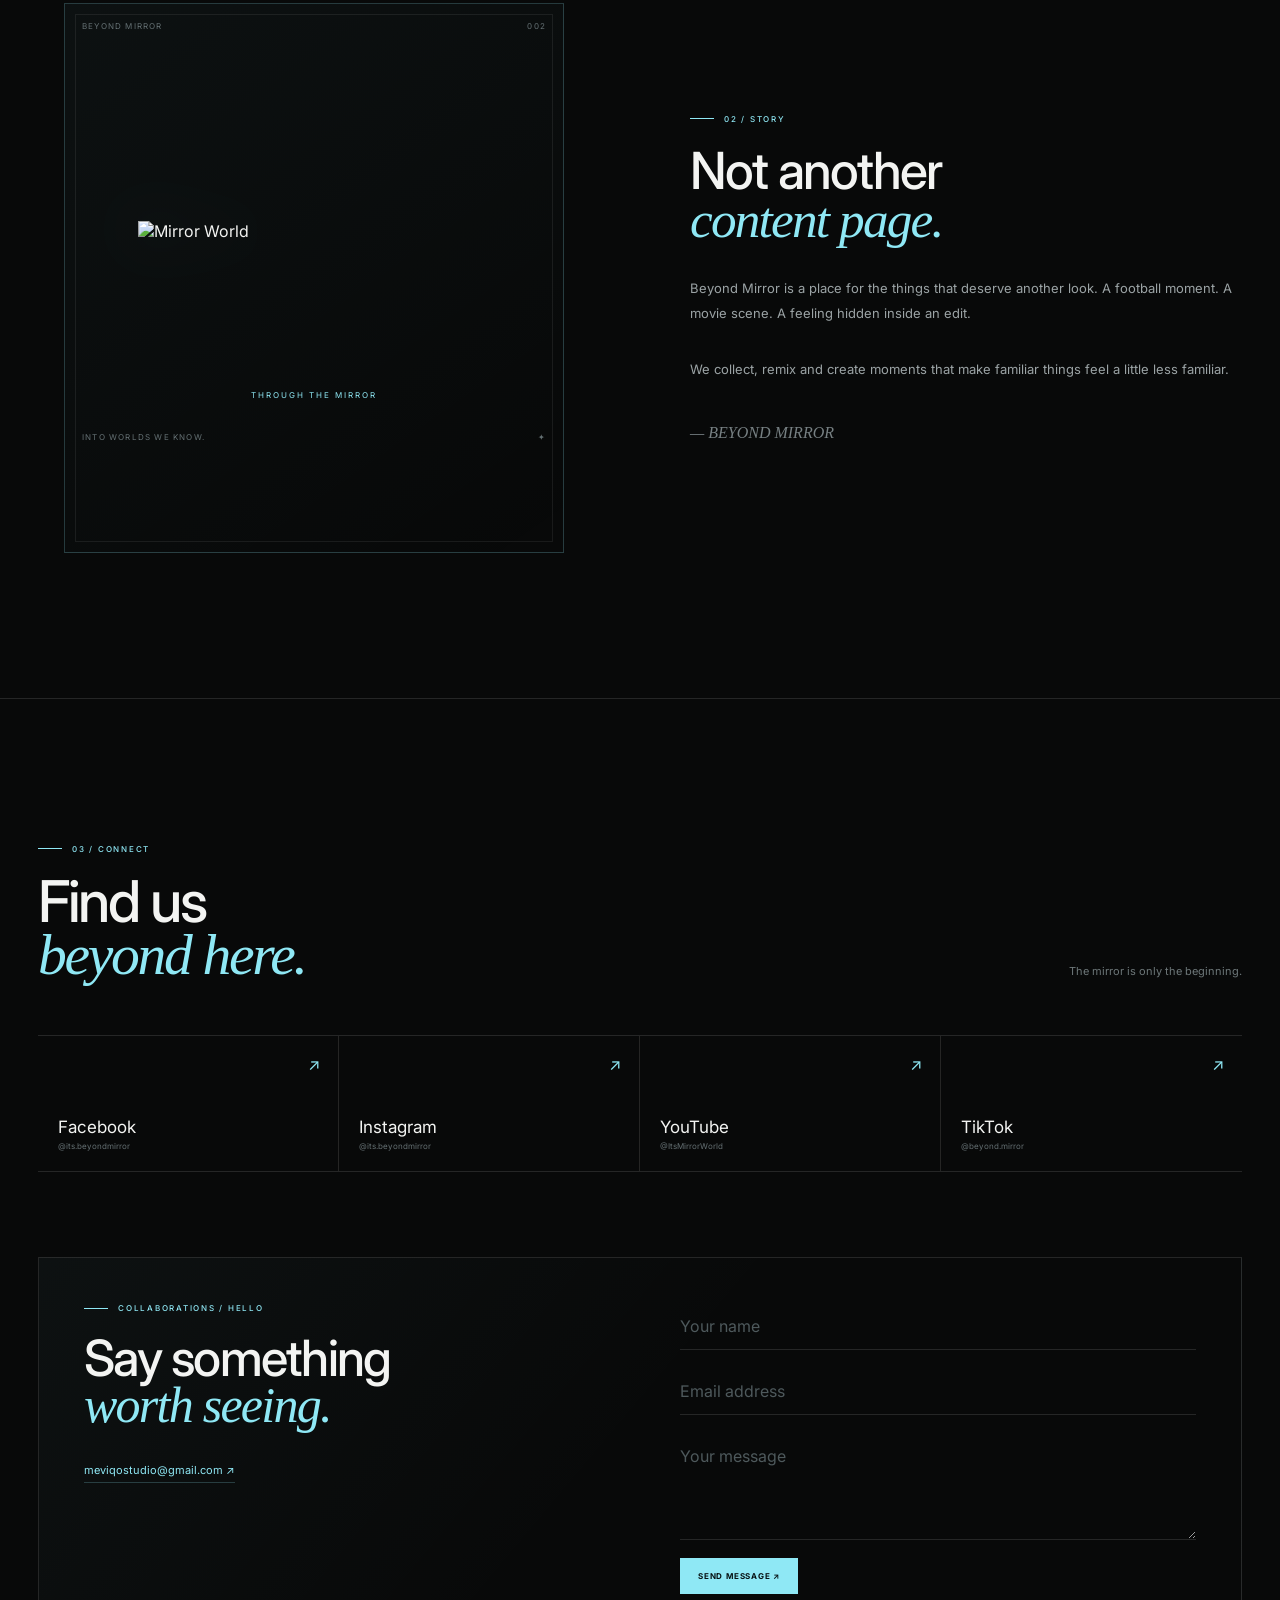
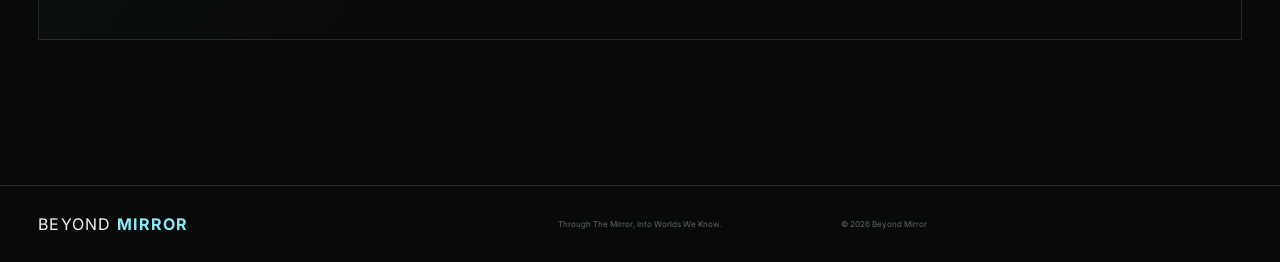
==== commit c4659c6a: "index.html" ====
--- a/index.html
+++ b/index.html
@@ -65,7 +65,7 @@
           <div class="orbit orbit-b"></div>
           <div class="orbit orbit-c"></div>
           <div class="mirror-glass"></div>
-          <img src="/mwl.png" alt="Mirror World logo" class="hero-logo">
+          <img src="mwl.png" alt="Mirror World logo" class="hero-logo">
           <div class="reflection"></div>
         </div>
         <div class="hero-index">BM / 001</div>
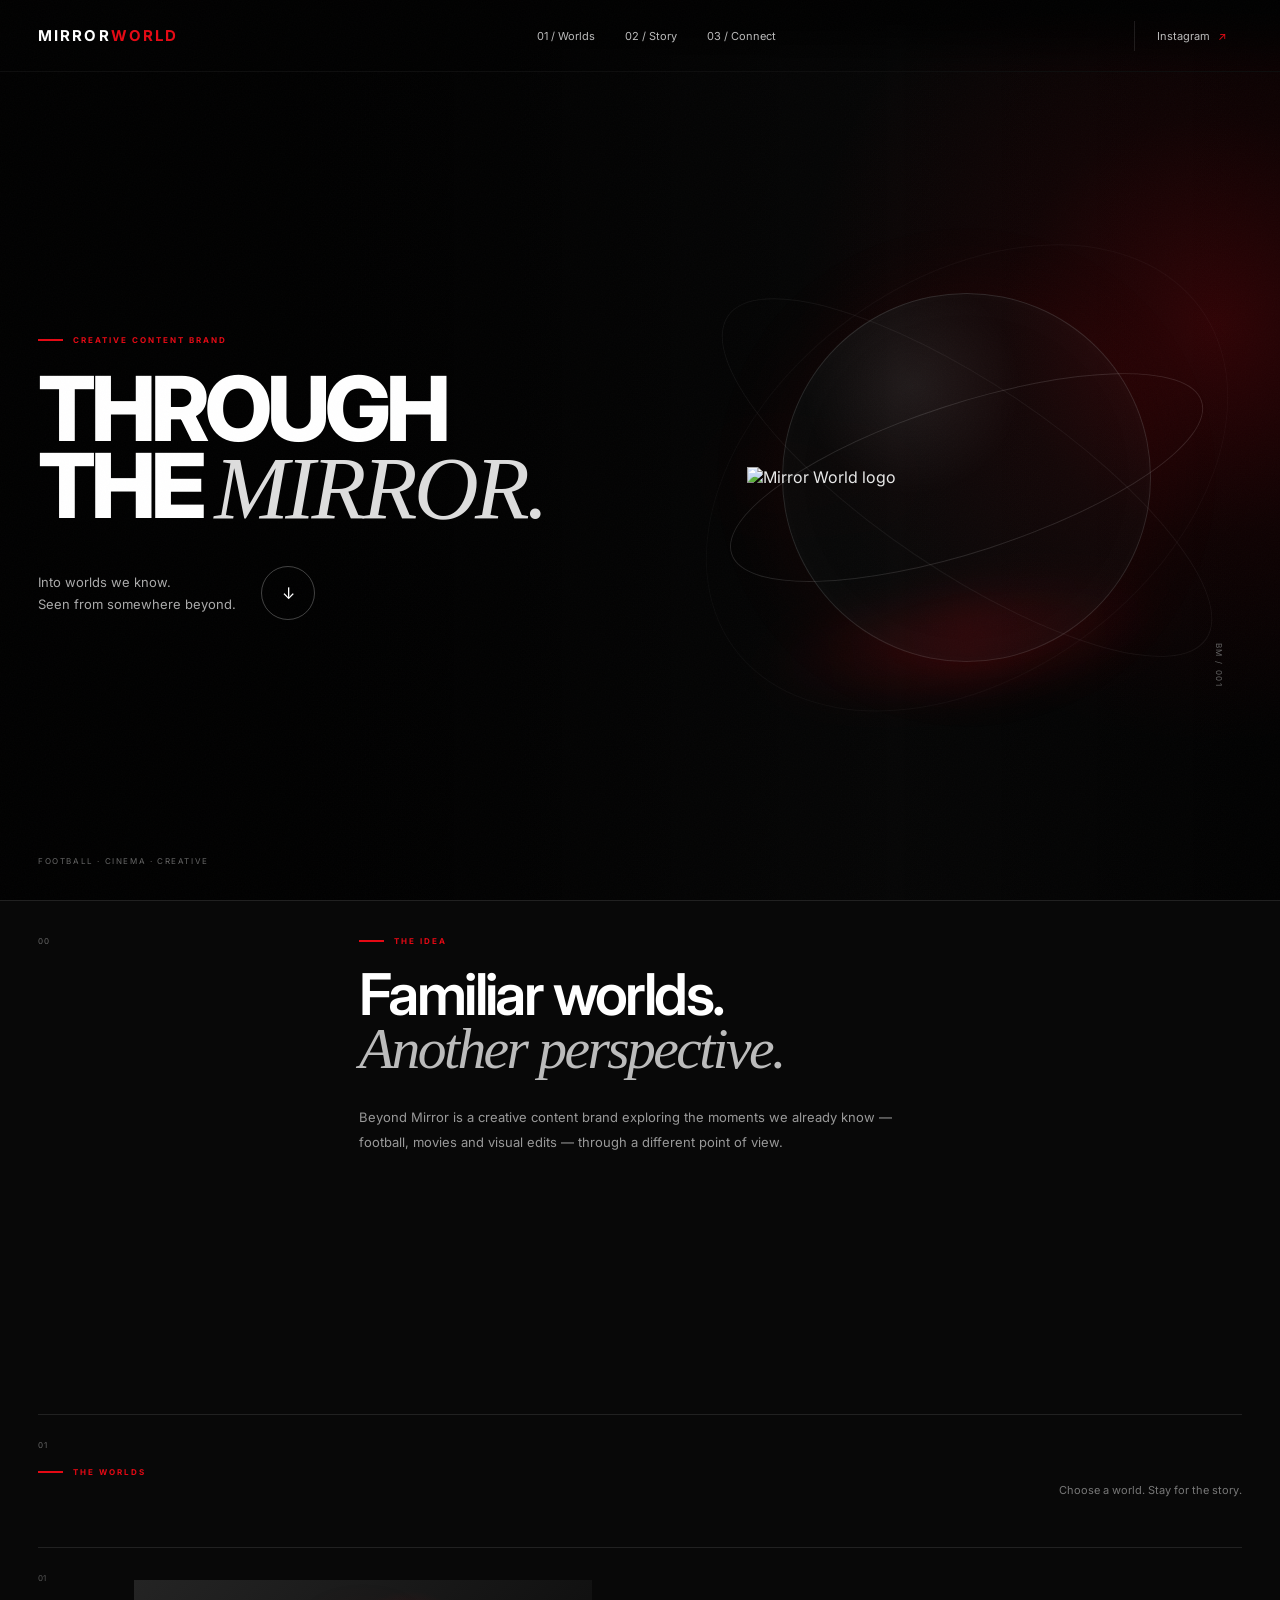
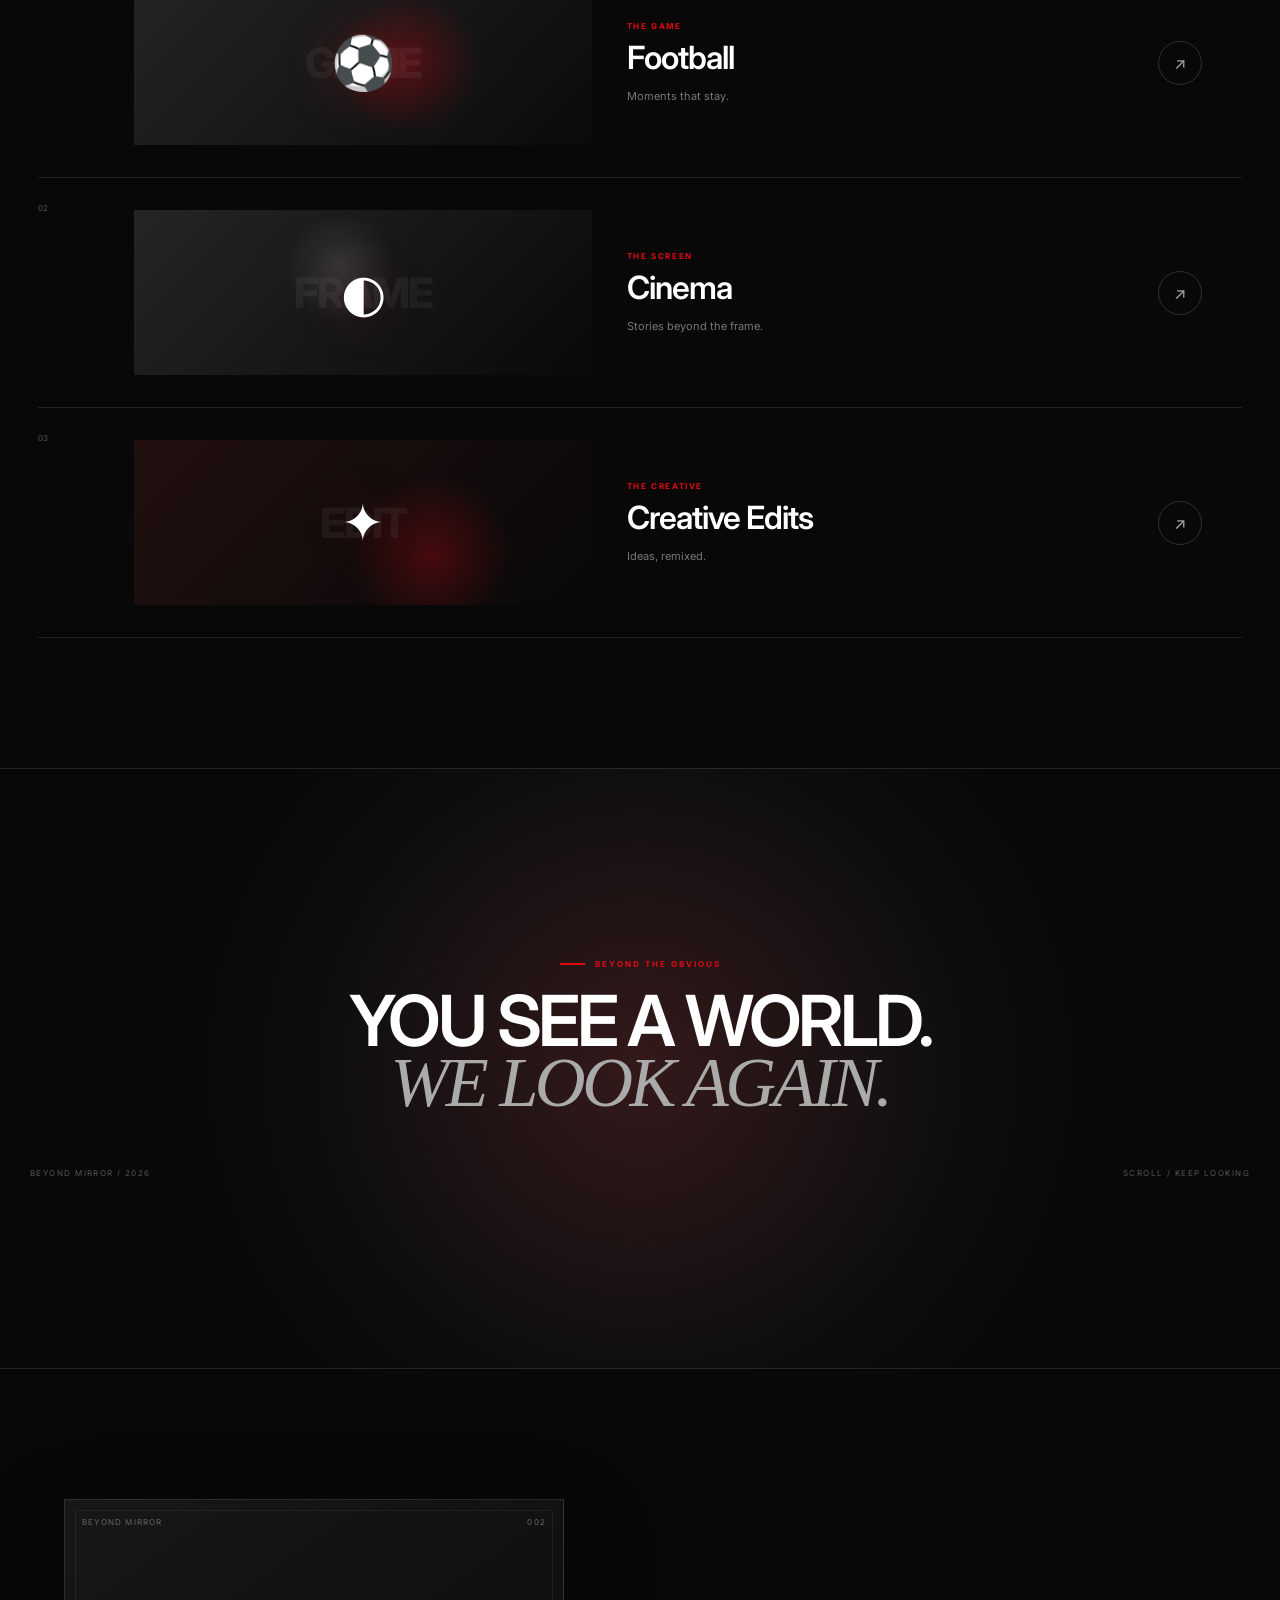
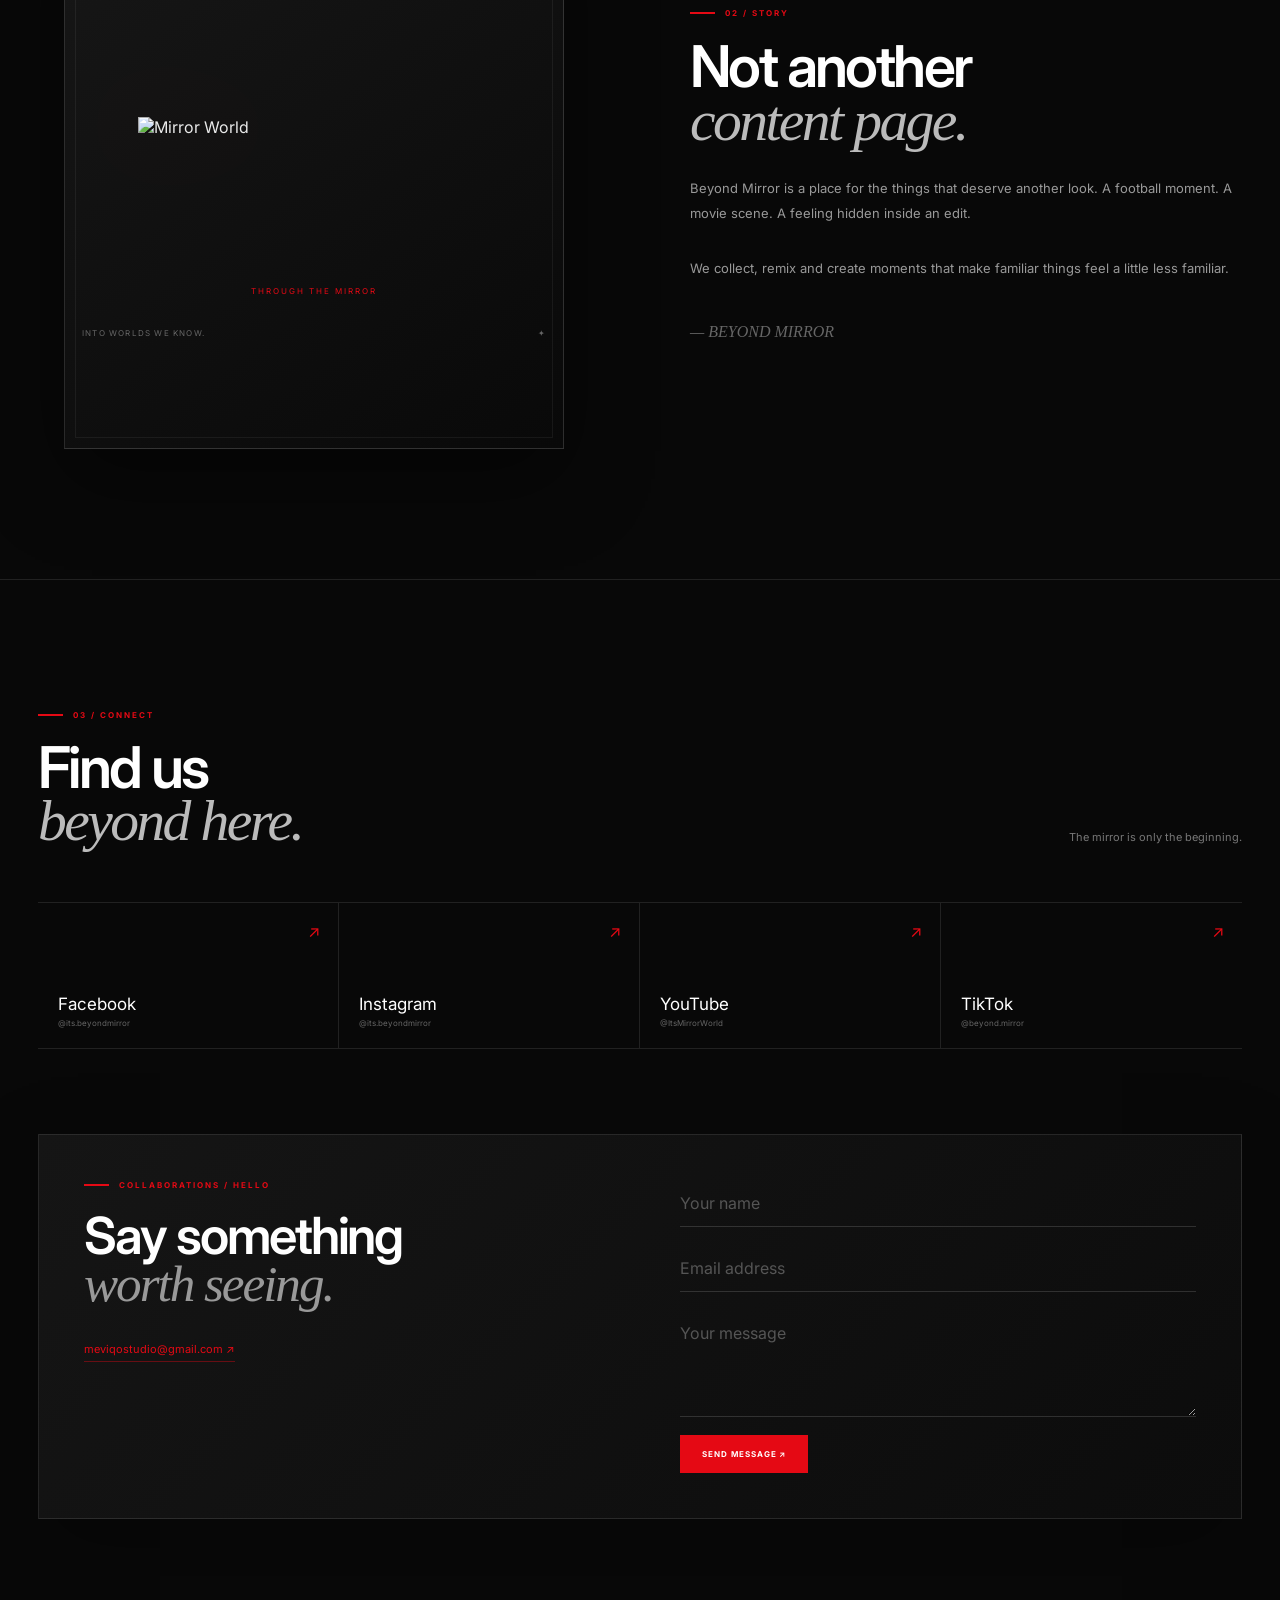
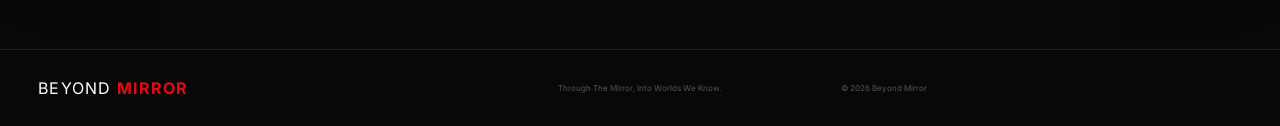
==== commit 12fe575c: "index.html" ====
--- a/index.html
+++ b/index.html
@@ -1,16 +1,19 @@
 <!DOCTYPE html>
 <html lang="en">
+
 <head>
   <meta charset="UTF-8">
   <meta name="viewport" content="width=device-width, initial-scale=1.0">
   <meta name="theme-color" content="#080909">
-  <meta name="description" content=" Beyond Mirror — Through The Mirror, Into Worlds We Know. Football, movies and creative edits.">
+  <meta name="description"
+    content="Beyond Mirror — Through The Mirror, Into Worlds We Know. Football, movies and creative edits.">
   <title>Mirror World — Into Worlds We Know</title>
   <link rel="preconnect" href="https://fonts.googleapis.com">
   <link rel="preconnect" href="https://fonts.gstatic.com" crossorigin>
   <link href="https://fonts.googleapis.com/css2?family=Inter:wght@400;500;600;700&display=swap" rel="stylesheet">
   <link rel="stylesheet" href="style.css">
 </head>
+
 <body>
   <div class="grain"></div>
   <div class="progress"><span id="progress"></span></div>
@@ -65,7 +68,7 @@
           <div class="orbit orbit-b"></div>
           <div class="orbit orbit-c"></div>
           <div class="mirror-glass"></div>
-          <img src="mwl.png" alt="Mirror World logo" class="hero-logo">
+          <img src="assets/mwl.png" alt="Mirror World logo" class="hero-logo">
           <div class="reflection"></div>
         </div>
         <div class="hero-index">BM / 001</div>
@@ -216,7 +219,7 @@
           <input type="hidden" name="_subject" value="Beyond Mirror — Website Message">
           <input type="hidden" name="_template" value="table">
           <input type="hidden" name="_captcha" value="false">
-          <input type="hidden" name="_next" value="https://example.com/thank-you.html">
+          <input type="hidden" name="_next" value="https://beyondmirror.vercel.app/thank-you.html">
 
           <input name="name" type="text" placeholder="Your name" required>
           <input name="email" type="email" placeholder="Email address" required>
@@ -235,4 +238,5 @@
 
   <script src="script.js"></script>
 </body>
+
 </html>
--- a/style.css
+++ b/style.css
@@ -1,71 +1,1672 @@
 :root{
-  --black:#080909;
-  --ink:#0d1112;
-  --white:#f3f4f2;
-  --muted:#9ba3a5;
-  --cyan:#8fe8f5;
-  --cyan2:#5dd7e7;
-  --line:rgba(243,244,242,.12);
-  --cyan-line:rgba(143,232,245,.22);
-  --serif:Georgia, "Times New Roman", serif;
-  --sans:"Inter", Arial, Helvetica, sans-serif;
+  --bg:#080808;
+  --bg2:#101010;
+  --surface:#151515;
+  --surface2:#1c1c1c;
+
+  --white:#f5f5f5;
+  --text:#e8e8e8;
+  --muted:#999;
+  --soft:#666;
+
+  --red:#e50914;
+  --red2:#b20710;
+  --red-glow:rgba(229,9,20,.25);
+
+  --line:rgba(255,255,255,.10);
+  --line-soft:rgba(255,255,255,.06);
+
+  --serif:Georgia,"Times New Roman",serif;
+  --sans:"Inter",Arial,Helvetica,sans-serif;
+
   --max:1320px;
 }
-*{box-sizing:border-box;margin:0;padding:0}
-html{scroll-behavior:smooth}
-body{background:var(--black);color:var(--white);font-family:var(--sans);overflow-x:hidden}
-a{text-decoration:none;color:inherit}
-::selection{background:var(--cyan);color:#061012}
-button,input,textarea{font:inherit}
-.grain{position:fixed;inset:0;pointer-events:none;z-index:100;opacity:.035;background-image:url("data:image/svg+xml,%3Csvg xmlns='http://www.w3.org/2000/svg' width='160' height='160'%3E%3Cfilter id='n'%3E%3CfeTurbulence type='fractalNoise' baseFrequency='.75' numOctaves='4' stitchTiles='stitch'/%3E%3C/filter%3E%3Crect width='100%25' height='100%25' filter='url(%23n)'/%3E%3C/svg%3E")}
-.progress{position:fixed;top:0;left:0;width:100%;height:2px;z-index:120;background:transparent}.progress span{display:block;height:100%;width:0;background:var(--cyan)}
-.header{position:fixed;z-index:90;top:18px;left:50%;transform:translateX(-50%);width:min(calc(100% - 44px),var(--max));height:58px;padding:0 5px 0 20px;display:flex;align-items:center;justify-content:space-between;border:1px solid var(--line);background:rgba(8,9,9,.72);backdrop-filter:blur(18px);border-radius:4px}
-.wordmark{font-size:11px;letter-spacing:.17em;font-weight:500}.wordmark strong{color:var(--cyan);font-weight:500}
-.desktop-nav{display:flex;gap:30px}.desktop-nav a,.top-link{font-size:11px;color:#aeb5b7;transition:.25s}.desktop-nav a:hover,.top-link:hover{color:var(--cyan)}
-.top-link{border-left:1px solid var(--line);padding:8px 15px 8px 22px}.top-link span{color:var(--cyan);margin-left:5px}
-.menu{display:none;background:none;border:0;width:40px;height:40px}.menu i{display:block;width:21px;height:1px;background:white;margin:6px auto}
-.mobile-menu{display:none}
-
-.hero{min-height:100svh;max-width:var(--max);margin:auto;padding:150px 38px 80px;display:grid;grid-template-columns:1.1fr .9fr;align-items:center;position:relative}
-.hero:before{content:"";position:absolute;width:760px;height:760px;right:-280px;top:50px;border-radius:50%;background:radial-gradient(circle,rgba(143,232,245,.11),transparent 68%);pointer-events:none}
-.hero:after{content:"";position:absolute;inset:0;z-index:-1;background:linear-gradient(rgba(255,255,255,.035) 1px,transparent 1px),linear-gradient(90deg,rgba(255,255,255,.035) 1px,transparent 1px);background-size:90px 90px;mask-image:linear-gradient(to bottom,black,transparent 75%);opacity:.3}
-.hero-left{position:relative;z-index:3}.hero-kicker,.eyebrow{display:flex;align-items:center;gap:10px;color:var(--cyan);font-size:8px;letter-spacing:.22em;font-weight:500}.hero-kicker{margin-bottom:28px}.hero-kicker span,.eyebrow:before{content:"";display:block;width:24px;height:1px;background:var(--cyan)}
-.hero h1{font-size:clamp(42px,6vw,78px);line-height:.82;letter-spacing:-.04em;font-weight:500}
-.hero h1 em{font-family:var(--serif);font-weight:400;color:var(--cyan);letter-spacing:-.04em}
-.hero-bottom{display:flex;align-items:end;gap:35px;margin-top:42px}.hero-bottom p{font-size:13px;line-height:1.65;color:var(--muted)}
-.circle-arrow{width:54px;height:54px;border:1px solid var(--cyan-line);border-radius:50%;display:grid;place-items:center;color:var(--cyan);font-size:16px;transition:.35s}.circle-arrow:hover{background:var(--cyan);color:#061012;transform:rotate(-20deg)}
-.hero-right{position:relative;display:grid;place-items:center}.mirror-stage{width:min(43vw,570px);aspect-ratio:1;position:relative;display:grid;place-items:center}
-.hero-logo{width:80%;position:relative;z-index:4;mix-blend-mode:screen;filter:drop-shadow(0 0 35px rgba(143,232,245,.14));animation:levitate 7s ease-in-out infinite}
-.mirror-glass{position:absolute;width:65%;aspect-ratio:1;border:1px solid rgba(143,232,245,.2);border-radius:50%;background:radial-gradient(circle at 35% 25%,rgba(255,255,255,.08),transparent 30%),rgba(143,232,245,.025);box-shadow:inset 0 0 70px rgba(143,232,245,.06),0 0 80px rgba(143,232,245,.06);backdrop-filter:blur(2px)}
-.reflection{position:absolute;width:75%;height:16%;bottom:14%;border-radius:50%;background:linear-gradient(90deg,transparent,rgba(143,232,245,.09),transparent);filter:blur(15px);transform:rotate(-8deg)}
-.orbit{position:absolute;border:1px solid var(--cyan-line);border-radius:50%;z-index:1}.orbit-a{width:90%;height:27%;transform:rotate(-18deg)}.orbit-b{width:105%;height:34%;transform:rotate(34deg);opacity:.45}.orbit-c{width:72%;height:105%;transform:rotate(54deg);opacity:.3}
-.hero-index{position:absolute;right:0;bottom:15%;font-size:8px;letter-spacing:.2em;color:#596366;transform:rotate(90deg)}
-.hero-caption{position:absolute;bottom:34px;left:38px;font-size:8px;letter-spacing:.2em;color:#566064}
-
-.section{max-width:var(--max);margin:auto;padding:145px 38px}
-.section-no{color:#586366;font-size:8px;letter-spacing:.15em;margin-bottom:17px}.eyebrow{margin-bottom:22px}.intro{display:grid;grid-template-columns:25% 75%;border-top:1px solid var(--line);gap:20px}.intro-copy h2,.story-copy h2{font-size:clamp(34px,4vw,56px);line-height:.94;letter-spacing:-.035em;font-weight:500}.intro-copy h2 em,.story-copy h2 em,.manifesto h2 em,.connect h2 em,.contact-box h3 em{font-family:var(--serif);font-weight:400;color:var(--cyan)}
-.body-copy{max-width:570px;color:var(--muted);font-size:13px;line-height:1.9;margin-top:32px}
-
-.section-head{display:flex;justify-content:space-between;align-items:end;border-top:1px solid var(--line);padding-top:25px;margin-bottom:48px}.section-note{color:#6d7779;font-size:11px;line-height:1.7;max-width:230px}
-.world-list{border-top:1px solid var(--line)}
-.world{display:grid;grid-template-columns:8% 38% 1fr 7%;align-items:center;min-height:210px;border-bottom:1px solid var(--line);position:relative;overflow:hidden;transition:.45s}.world:before{content:"";position:absolute;inset:0;background:linear-gradient(90deg,rgba(143,232,245,.08),transparent 55%);transform:translateX(-100%);transition:.55s}.world:hover:before{transform:translateX(0)}.world:hover{padding-left:12px}
-.world-number{font-size:8px;color:#657073;align-self:start;padding-top:25px;z-index:2}
-.world-visual{height:150px;position:relative;overflow:hidden;display:flex;align-items:center;justify-content:center;z-index:2}
-.football-visual{background:radial-gradient(circle at 60% 50%,rgba(143,232,245,.24),transparent 25%),linear-gradient(135deg,#182327,#080a0b)}
-.cinema-visual{background:radial-gradient(circle at 45% 35%,rgba(255,255,255,.14),transparent 20%),linear-gradient(135deg,#24282a,#080909)}
-.creative-visual{background:radial-gradient(circle at 65% 70%,rgba(143,232,245,.24),transparent 25%),linear-gradient(135deg,#102024,#080a0b)}
-.visual-word{font-size:38px;font-weight:700;letter-spacing:-.035em;color:rgba(255,255,255,.07);position:absolute}.visual-symbol{font-size:48px;position:relative;color:rgba(143,232,245,.85);filter:drop-shadow(0 0 18px rgba(143,232,245,.25))}
-.world-info{padding:0 35px;z-index:2}.world-info p{font-size:8px;color:var(--cyan);letter-spacing:.18em;font-weight:500}.world-info h3{font-size:30px;letter-spacing:-.025em;font-weight:500;margin:7px 0}.world-info span{font-size:11px;color:#687477}.world-arrow{width:44px;height:44px;border:1px solid var(--line);border-radius:50%;display:grid;place-items:center;color:var(--cyan);z-index:2;transition:.3s}.world:hover .world-arrow{background:var(--cyan);color:#061012}
-
-.manifesto{padding:190px 30px;border-top:1px solid var(--line);border-bottom:1px solid var(--line);text-align:center;position:relative;overflow:hidden}.manifesto:before{content:"";position:absolute;width:650px;height:650px;left:50%;top:50%;transform:translate(-50%,-50%);background:radial-gradient(circle,rgba(143,232,245,.08),transparent 68%);pointer-events:none}.manifesto .eyebrow{justify-content:center;position:relative}.manifesto h2{font-size:clamp(38px,5.5vw,72px);line-height:.86;letter-spacing:-.04em;font-weight:500;position:relative}.manifesto-bottom{display:flex;justify-content:space-between;max-width:var(--max);margin:55px auto 0;color:#586366;font-size:8px;letter-spacing:.18em;position:relative}
-
-.story{display:grid;grid-template-columns:1fr 1fr;align-items:center;gap:100px}.story-visual{display:grid;place-items:center}.story-frame{width:min(100%,500px);aspect-ratio:1/1.1;border:1px solid var(--cyan-line);position:relative;padding:17px;background:linear-gradient(145deg,rgba(143,232,245,.04),transparent)}.story-frame:before{content:"";position:absolute;inset:10px;border:1px solid rgba(255,255,255,.07)}.frame-top,.frame-bottom{display:flex;justify-content:space-between;color:#647073;font-size:8px;letter-spacing:.15em;position:relative;z-index:2}.frame-center{height:78%;display:grid;place-items:center;position:relative}.frame-center img{width:76%;mix-blend-mode:screen;filter:drop-shadow(0 0 30px rgba(143,232,245,.12))}.frame-center span{position:absolute;bottom:8%;font-size:8px;letter-spacing:.25em;color:var(--cyan)}.story-copy h2{margin-bottom:0}.signature{margin-top:42px;font-family:var(--serif);font-style:italic;color:#778083}
-
-.connect{border-top:1px solid var(--line)}.connect-top{display:flex;justify-content:space-between;align-items:end;margin-bottom:55px}.connect h2{font-size:clamp(36px,4.5vw,58px);line-height:.9;letter-spacing:-.04em;font-weight:500}.socials{display:grid;grid-template-columns:repeat(4,1fr);border-top:1px solid var(--line);border-bottom:1px solid var(--line)}.socials a{min-height:135px;padding:20px;border-right:1px solid var(--line);display:flex;flex-direction:column;justify-content:end;position:relative;transition:.35s}.socials a:last-child{border-right:0}.socials a:hover{background:rgba(143,232,245,.055)}.socials span{font-size:17px}.socials small{color:#657073;margin-top:4px;font-size:8px}.socials b{position:absolute;right:18px;top:18px;color:var(--cyan);font-weight:400}
-.contact-box{margin-top:85px;padding:45px;border:1px solid var(--line);display:grid;grid-template-columns:1fr 1fr;gap:80px;background:linear-gradient(130deg,rgba(143,232,245,.035),transparent 50%)}.contact-box h3{font-size:clamp(32px,4vw,50px);line-height:.92;letter-spacing:-.035em;font-weight:500}.mail{display:inline-block;margin-top:35px;color:var(--cyan);font-size:11px;border-bottom:1px solid var(--cyan-line);padding-bottom:5px}.contact-box form{display:flex;flex-direction:column;gap:18px}.contact-box input,.contact-box textarea{border:0;border-bottom:1px solid var(--line);outline:0;background:transparent;color:var(--white);padding:13px 0;resize:vertical}.contact-box input:focus,.contact-box textarea:focus{border-color:var(--cyan)}.contact-box input::placeholder,.contact-box textarea::placeholder{color:#4e595c}.contact-box button{align-self:start;background:var(--cyan);color:#061012;border:0;padding:13px 18px;font-weight:700;font-size:8px;letter-spacing:.1em;cursor:pointer}.contact-box button:hover{background:#c0f5fb}
-
-footer{border-top:1px solid var(--line);padding:28px max(38px,calc((100vw - var(--max))/2));display:grid;grid-template-columns:1fr 1fr 1fr;align-items:center;color:#5f696b;font-size:8px}footer p{text-align:center}.footer-logo{font-size:16px;letter-spacing:.08em;color:var(--white)}.footer-logo strong{color:var(--cyan)}
-
-@keyframes levitate{0%,100%{transform:translateY(0) rotate(-1deg)}50%{transform:translateY(-11px) rotate(1deg)}}
-@media(max-width:900px){.header{width:calc(100% - 24px);top:10px}.desktop-nav,.top-link{display:none}.menu{display:block}.mobile-menu{position:fixed;z-index:80;top:78px;left:12px;right:12px;background:rgba(8,9,9,.96);border:1px solid var(--line);padding:25px;display:none;flex-direction:column;gap:20px}.mobile-menu.open{display:flex}.mobile-menu a{font-size:13px;color:#b9c0c1}.hero{grid-template-columns:1fr;padding:145px 24px 100px}.hero-right{margin-top:55px}.mirror-stage{width:min(82vw,500px)}.hero-caption{left:24px}.intro,.story{grid-template-columns:1fr;gap:40px}.world{grid-template-columns:7% 38% 1fr 9%}.socials{grid-template-columns:1fr 1fr}.socials a:nth-child(2){border-right:0}.socials a:nth-child(-n+2){border-bottom:1px solid var(--line)}.contact-box{grid-template-columns:1fr;gap:55px}.section{padding:110px 24px}.manifesto{padding:150px 24px}footer{padding:28px 24px}}
-@media(max-width:600px){.hero h1{font-size:12vw}.hero-bottom{justify-content:space-between}.hero-index{display:none}.section-head,.connect-top{display:block}.section-note{margin-top:18px}.world{grid-template-columns:10% 1fr 40px;grid-template-rows:auto auto;gap:10px;padding:18px 0}.world-number{grid-row:1/3}.world-visual{grid-column:2/4;grid-row:1;height:150px}.world-info{grid-column:2;grid-row:2;padding:0}.world-arrow{grid-column:3;grid-row:2}.world-info h3{font-size:30px}.manifesto h2{font-size:10vw}.manifesto-bottom{font-size:8px}.story-frame{max-width:390px}.socials{grid-template-columns:1fr}.socials a{border-right:0!important;border-bottom:1px solid var(--line)}.socials a:last-child{border-bottom:0}.contact-box{padding:25px}.footer{display:block;text-align:left}.footer p{text-align:left;margin:10px 0}}
+
+*{
+  box-sizing:border-box;
+  margin:0;
+  padding:0;
+}
+
+html{
+  scroll-behavior:smooth;
+}
+
+body{
+  background:var(--bg);
+  color:var(--text);
+  font-family:var(--sans);
+  overflow-x:hidden;
+}
+
+a{
+  text-decoration:none;
+  color:inherit;
+}
+
+button,
+input,
+textarea{
+  font:inherit;
+}
+
+::selection{
+  background:var(--red);
+  color:white;
+}
+
+
+/* =========================
+   GRAIN
+========================= */
+
+.grain{
+  position:fixed;
+  inset:0;
+  pointer-events:none;
+  z-index:100;
+  opacity:.025;
+
+  background-image:url("data:image/svg+xml,%3Csvg xmlns='http://www.w3.org/2000/svg' width='160' height='160'%3E%3Cfilter id='n'%3E%3CfeTurbulence type='fractalNoise' baseFrequency='.75' numOctaves='4' stitchTiles='stitch'/%3E%3C/filter%3E%3Crect width='100%25' height='100%25' filter='url(%23n)'/%3E%3C/svg%3E");
+}
+
+
+/* =========================
+   PROGRESS
+========================= */
+
+.progress{
+  position:fixed;
+  top:0;
+  left:0;
+  width:100%;
+  height:3px;
+  z-index:120;
+}
+
+.progress span{
+  display:block;
+  height:100%;
+  width:0;
+  background:var(--red);
+}
+
+
+/* =========================
+   HEADER
+========================= */
+
+.header{
+  position:fixed;
+  z-index:90;
+
+  top:0;
+  left:50%;
+
+  transform:translateX(-50%);
+
+  width:100%;
+  max-width:none;
+
+  height:72px;
+
+  padding:0 38px;
+
+  display:flex;
+  align-items:center;
+  justify-content:space-between;
+
+  border:0;
+  border-bottom:1px solid rgba(255,255,255,.05);
+
+  background:
+    linear-gradient(
+      to bottom,
+      rgba(0,0,0,.94),
+      rgba(0,0,0,.55),
+      transparent
+    );
+
+  backdrop-filter:none;
+  -webkit-backdrop-filter:none;
+
+  border-radius:0;
+
+  box-shadow:none;
+}
+
+.wordmark{
+  font-size:15px;
+  letter-spacing:.14em;
+  font-weight:700;
+  color:#fff;
+}
+
+.wordmark strong{
+  color:var(--red);
+  font-weight:700;
+}
+
+.desktop-nav{
+  display:flex;
+  gap:30px;
+}
+
+.desktop-nav a,
+.top-link{
+  font-size:11px;
+  color:#bbb;
+  transition:.25s;
+}
+
+.desktop-nav a:hover,
+.top-link:hover{
+  color:#fff;
+}
+
+.top-link{
+  border-left:1px solid var(--line);
+  padding:8px 15px 8px 22px;
+}
+
+.top-link span{
+  color:var(--red);
+  margin-left:5px;
+}
+
+.menu{
+  display:none;
+  background:none;
+  border:0;
+  width:40px;
+  height:40px;
+}
+
+.menu i{
+  display:block;
+  width:21px;
+  height:2px;
+  background:white;
+  margin:5px auto;
+}
+
+.mobile-menu{
+  display:none;
+}
+
+
+/* =========================
+   HERO
+========================= */
+
+.hero{
+  min-height:100svh;
+
+  max-width:var(--max);
+
+  margin:auto;
+
+  padding:
+    155px
+    38px
+    100px;
+
+  display:grid;
+
+  grid-template-columns:
+    1.15fr
+    .85fr;
+
+  align-items:center;
+
+  position:relative;
+}
+
+
+/* cinematic background */
+
+.hero:before{
+  content:"";
+
+  position:absolute;
+
+  width:850px;
+  height:850px;
+
+  right:-360px;
+  top:-100px;
+
+  border-radius:50%;
+
+  background:
+    radial-gradient(
+      circle,
+      rgba(229,9,20,.20),
+      rgba(229,9,20,.06) 35%,
+      transparent 70%
+    );
+
+  pointer-events:none;
+}
+
+.hero:after{
+  content:"";
+
+  position:absolute;
+
+  inset:0;
+
+  z-index:-1;
+
+  background:
+    linear-gradient(
+      90deg,
+      rgba(0,0,0,.98) 0%,
+      rgba(0,0,0,.82) 35%,
+      rgba(0,0,0,.30) 70%,
+      rgba(0,0,0,.8) 100%
+    );
+
+  pointer-events:none;
+}
+
+.hero-left{
+  position:relative;
+  z-index:3;
+}
+
+.hero-kicker,
+.eyebrow{
+  display:flex;
+  align-items:center;
+
+  gap:10px;
+
+  color:var(--red);
+
+  font-size:8px;
+
+  letter-spacing:.25em;
+
+  font-weight:700;
+}
+
+.hero-kicker{
+  margin-bottom:25px;
+}
+
+.hero-kicker span,
+.eyebrow:before{
+  content:"";
+
+  display:block;
+
+  width:25px;
+  height:2px;
+
+  background:var(--red);
+}
+
+.hero h1{
+  font-size:clamp(52px,7vw,100px);
+
+  line-height:.86;
+
+  letter-spacing:-.055em;
+
+  font-weight:800;
+
+  color:white;
+
+  max-width:800px;
+}
+
+.hero h1 em{
+  font-family:var(--serif);
+
+  font-weight:400;
+
+  color:#ddd;
+
+  letter-spacing:-.04em;
+}
+
+.hero-bottom{
+  display:flex;
+
+  align-items:center;
+
+  gap:25px;
+
+  margin-top:40px;
+}
+
+.hero-bottom p{
+  max-width:450px;
+
+  font-size:13px;
+
+  line-height:1.7;
+
+  color:#aaa;
+}
+
+.circle-arrow{
+  width:54px;
+  height:54px;
+
+  border:1px solid rgba(255,255,255,.25);
+
+  border-radius:50%;
+
+  display:grid;
+  place-items:center;
+
+  color:white;
+
+  font-size:16px;
+
+  transition:.3s;
+}
+
+.circle-arrow:hover{
+  background:var(--red);
+
+  border-color:var(--red);
+
+  transform:translateY(-3px);
+
+  box-shadow:
+    0 10px 35px var(--red-glow);
+}
+
+
+/* =========================
+   HERO VISUAL
+========================= */
+
+.hero-right{
+  position:relative;
+
+  display:grid;
+
+  place-items:center;
+}
+
+.mirror-stage{
+  width:min(43vw,570px);
+
+  aspect-ratio:1;
+
+  position:relative;
+
+  display:grid;
+
+  place-items:center;
+}
+
+.hero-logo{
+  width:80%;
+
+  position:relative;
+
+  z-index:4;
+
+  mix-blend-mode:screen;
+
+  filter:
+    drop-shadow(
+      0 0 35px rgba(229,9,20,.22)
+    );
+
+  animation:
+    levitate 7s ease-in-out infinite;
+}
+
+.mirror-glass{
+  position:absolute;
+
+  width:67%;
+
+  aspect-ratio:1;
+
+  border:
+    1px solid
+    rgba(255,255,255,.12);
+
+  border-radius:50%;
+
+  background:
+    radial-gradient(
+      circle at 35% 25%,
+      rgba(255,255,255,.07),
+      transparent 30%
+    ),
+    rgba(255,255,255,.015);
+
+  box-shadow:
+    inset 0 0 80px
+    rgba(255,255,255,.025),
+
+    0 0 90px
+    rgba(229,9,20,.07);
+}
+
+.reflection{
+  position:absolute;
+
+  width:75%;
+  height:15%;
+
+  bottom:13%;
+
+  border-radius:50%;
+
+  background:
+    linear-gradient(
+      90deg,
+      transparent,
+      rgba(229,9,20,.17),
+      transparent
+    );
+
+  filter:blur(20px);
+
+  transform:rotate(-8deg);
+}
+
+.orbit{
+  position:absolute;
+
+  border:
+    1px solid
+    rgba(255,255,255,.12);
+
+  border-radius:50%;
+
+  z-index:1;
+}
+
+.orbit-a{
+  width:90%;
+  height:27%;
+
+  transform:rotate(-18deg);
+}
+
+.orbit-b{
+  width:105%;
+  height:34%;
+
+  transform:rotate(34deg);
+
+  opacity:.45;
+}
+
+.orbit-c{
+  width:72%;
+  height:105%;
+
+  transform:rotate(54deg);
+
+  opacity:.25;
+}
+
+.hero-index{
+  position:absolute;
+
+  right:0;
+  bottom:15%;
+
+  font-size:8px;
+
+  letter-spacing:.2em;
+
+  color:#666;
+
+  transform:rotate(90deg);
+}
+
+.hero-caption{
+  position:absolute;
+
+  bottom:34px;
+  left:38px;
+
+  font-size:8px;
+
+  letter-spacing:.2em;
+
+  color:#666;
+}
+
+
+/* =========================
+   SECTIONS
+========================= */
+
+.section{
+  max-width:var(--max);
+
+  margin:auto;
+
+  padding:130px 38px;
+}
+
+.section-no{
+  color:#666;
+
+  font-size:8px;
+
+  letter-spacing:.15em;
+
+  margin-bottom:17px;
+}
+
+.eyebrow{
+  margin-bottom:22px;
+}
+
+.intro{
+  display:grid;
+
+  grid-template-columns:
+    25%
+    75%;
+
+  border-top:
+    1px solid
+    var(--line);
+
+  gap:20px;
+
+  padding-top:35px;
+}
+
+.intro-copy h2,
+.story-copy h2{
+  font-size:clamp(38px,4.5vw,62px);
+
+  line-height:.92;
+
+  letter-spacing:-.045em;
+
+  font-weight:600;
+
+  color:white;
+}
+
+.intro-copy h2 em,
+.story-copy h2 em,
+.manifesto h2 em,
+.connect h2 em,
+.contact-box h3 em{
+  font-family:var(--serif);
+
+  font-weight:400;
+
+  color:#bbb;
+}
+
+.body-copy{
+  max-width:570px;
+
+  color:#999;
+
+  font-size:13px;
+
+  line-height:1.9;
+
+  margin-top:30px;
+}
+
+
+/* =========================
+   WORLDS
+========================= */
+
+.section-head{
+  display:flex;
+
+  justify-content:space-between;
+
+  align-items:end;
+
+  border-top:
+    1px solid
+    var(--line);
+
+  padding-top:25px;
+
+  margin-bottom:48px;
+}
+
+.section-note{
+  color:#777;
+
+  font-size:11px;
+
+  line-height:1.7;
+
+  max-width:230px;
+}
+
+.world-list{
+  border-top:
+    1px solid
+    var(--line);
+}
+
+.world{
+  display:grid;
+
+  grid-template-columns:
+    8%
+    38%
+    1fr
+    7%;
+
+  align-items:center;
+
+  min-height:230px;
+
+  border-bottom:
+    1px solid
+    var(--line);
+
+  position:relative;
+
+  overflow:hidden;
+
+  transition:.4s;
+}
+
+.world:before{
+  content:"";
+
+  position:absolute;
+
+  inset:0;
+
+  background:
+    linear-gradient(
+      90deg,
+      rgba(229,9,20,.10),
+      transparent 55%
+    );
+
+  transform:translateX(-100%);
+
+  transition:.5s;
+}
+
+.world:hover:before{
+  transform:translateX(0);
+}
+
+.world:hover{
+  padding-left:10px;
+}
+
+.world-number{
+  font-size:8px;
+
+  color:#555;
+
+  align-self:start;
+
+  padding-top:25px;
+
+  z-index:2;
+}
+
+.world-visual{
+  height:165px;
+
+  position:relative;
+
+  overflow:hidden;
+
+  display:flex;
+
+  align-items:center;
+
+  justify-content:center;
+
+  z-index:2;
+
+  transition:.45s;
+}
+
+.world:hover .world-visual{
+  transform:scale(1.015);
+}
+
+
+/* CINEMATIC CARDS */
+
+.football-visual{
+  background:
+    radial-gradient(
+      circle at 60% 50%,
+      rgba(229,9,20,.28),
+      transparent 25%
+    ),
+    linear-gradient(
+      135deg,
+      #242424,
+      #0b0b0b
+    );
+}
+
+.cinema-visual{
+  background:
+    radial-gradient(
+      circle at 45% 35%,
+      rgba(255,255,255,.12),
+      transparent 20%
+    ),
+    linear-gradient(
+      135deg,
+      #252525,
+      #090909
+    );
+}
+
+.creative-visual{
+  background:
+    radial-gradient(
+      circle at 65% 70%,
+      rgba(229,9,20,.25),
+      transparent 25%
+    ),
+    linear-gradient(
+      135deg,
+      #221010,
+      #080808
+    );
+}
+
+.visual-word{
+  font-size:42px;
+
+  font-weight:800;
+
+  letter-spacing:-.05em;
+
+  color:rgba(255,255,255,.055);
+
+  position:absolute;
+}
+
+.visual-symbol{
+  font-size:52px;
+
+  position:relative;
+
+  color:#fff;
+
+  filter:
+    drop-shadow(
+      0 0 25px rgba(229,9,20,.25)
+    );
+}
+
+.world-info{
+  padding:0 35px;
+
+  z-index:2;
+}
+
+.world-info p{
+  font-size:8px;
+
+  color:var(--red);
+
+  letter-spacing:.20em;
+
+  font-weight:700;
+}
+
+.world-info h3{
+  font-size:32px;
+
+  letter-spacing:-.03em;
+
+  font-weight:600;
+
+  margin:7px 0;
+
+  color:white;
+}
+
+.world-info span{
+  font-size:11px;
+
+  color:#777;
+}
+
+.world-arrow{
+  width:44px;
+  height:44px;
+
+  border:
+    1px solid
+    rgba(255,255,255,.16);
+
+  border-radius:50%;
+
+  display:grid;
+
+  place-items:center;
+
+  color:#aaa;
+
+  z-index:2;
+
+  transition:.3s;
+}
+
+.world:hover .world-arrow{
+  background:var(--red);
+
+  color:white;
+
+  border-color:var(--red);
+
+  transform:translateX(4px);
+}
+
+
+/* =========================
+   MANIFESTO
+========================= */
+
+.manifesto{
+  padding:190px 30px;
+
+  border-top:
+    1px solid
+    var(--line);
+
+  border-bottom:
+    1px solid
+    var(--line);
+
+  text-align:center;
+
+  position:relative;
+
+  overflow:hidden;
+
+  background:
+    radial-gradient(
+      circle at center,
+      #1b1b1b,
+      #080808 65%
+    );
+}
+
+.manifesto:before{
+  content:"";
+
+  position:absolute;
+
+  width:650px;
+  height:650px;
+
+  left:50%;
+  top:50%;
+
+  transform:
+    translate(-50%,-50%);
+
+  background:
+    radial-gradient(
+      circle,
+      rgba(229,9,20,.12),
+      transparent 68%
+    );
+
+  pointer-events:none;
+}
+
+.manifesto .eyebrow{
+  justify-content:center;
+
+  position:relative;
+}
+
+.manifesto h2{
+  font-size:
+    clamp(40px,5.5vw,78px);
+
+  line-height:.85;
+
+  letter-spacing:-.05em;
+
+  font-weight:600;
+
+  color:white;
+
+  position:relative;
+}
+
+.manifesto h2 em{
+  color:#aaa;
+}
+
+.manifesto-bottom{
+  display:flex;
+
+  justify-content:space-between;
+
+  max-width:var(--max);
+
+  margin:55px auto 0;
+
+  color:#555;
+
+  font-size:8px;
+
+  letter-spacing:.18em;
+
+  position:relative;
+}
+
+
+/* =========================
+   STORY
+========================= */
+
+.story{
+  display:grid;
+
+  grid-template-columns:
+    1fr
+    1fr;
+
+  align-items:center;
+
+  gap:100px;
+}
+
+.story-visual{
+  display:grid;
+
+  place-items:center;
+}
+
+.story-frame{
+  width:min(100%,500px);
+
+  aspect-ratio:1/1.1;
+
+  border:
+    1px solid
+    rgba(255,255,255,.13);
+
+  position:relative;
+
+  padding:17px;
+
+  background:
+    linear-gradient(
+      145deg,
+      #171717,
+      #090909
+    );
+
+  box-shadow:
+    0 30px 80px
+    rgba(0,0,0,.45);
+}
+
+.story-frame:before{
+  content:"";
+
+  position:absolute;
+
+  inset:10px;
+
+  border:
+    1px solid
+    rgba(255,255,255,.06);
+}
+
+.frame-top,
+.frame-bottom{
+  display:flex;
+
+  justify-content:space-between;
+
+  color:#666;
+
+  font-size:8px;
+
+  letter-spacing:.15em;
+
+  position:relative;
+
+  z-index:2;
+}
+
+.frame-center{
+  height:78%;
+
+  display:grid;
+
+  place-items:center;
+
+  position:relative;
+}
+
+.frame-center img{
+  width:76%;
+
+  mix-blend-mode:screen;
+
+  filter:
+    drop-shadow(
+      0 0 40px
+      rgba(229,9,20,.16)
+    );
+}
+
+.frame-center span{
+  position:absolute;
+
+  bottom:8%;
+
+  font-size:8px;
+
+  letter-spacing:.25em;
+
+  color:var(--red);
+}
+
+.story-copy h2{
+  margin-bottom:0;
+}
+
+.signature{
+  margin-top:42px;
+
+  font-family:var(--serif);
+
+  font-style:italic;
+
+  color:#666;
+}
+
+
+/* =========================
+   CONNECT
+========================= */
+
+.connect{
+  border-top:
+    1px solid
+    var(--line);
+}
+
+.connect-top{
+  display:flex;
+
+  justify-content:space-between;
+
+  align-items:end;
+
+  margin-bottom:55px;
+}
+
+.connect h2{
+  font-size:
+    clamp(38px,4.5vw,62px);
+
+  line-height:.9;
+
+  letter-spacing:-.045em;
+
+  font-weight:600;
+
+  color:white;
+}
+
+.socials{
+  display:grid;
+
+  grid-template-columns:
+    repeat(4,1fr);
+
+  border-top:
+    1px solid
+    var(--line);
+
+  border-bottom:
+    1px solid
+    var(--line);
+}
+
+.socials a{
+  min-height:145px;
+
+  padding:20px;
+
+  border-right:
+    1px solid
+    var(--line);
+
+  display:flex;
+
+  flex-direction:column;
+
+  justify-content:end;
+
+  position:relative;
+
+  transition:.35s;
+}
+
+.socials a:last-child{
+  border-right:0;
+}
+
+.socials a:hover{
+  background:
+    linear-gradient(
+      to top,
+      rgba(229,9,20,.10),
+      transparent
+    );
+}
+
+.socials span{
+  font-size:17px;
+
+  color:white;
+}
+
+.socials small{
+  color:#666;
+
+  margin-top:4px;
+
+  font-size:8px;
+}
+
+.socials b{
+  position:absolute;
+
+  right:18px;
+  top:18px;
+
+  color:var(--red);
+
+  font-weight:400;
+}
+
+
+/* =========================
+   CONTACT
+========================= */
+
+.contact-box{
+  margin-top:85px;
+
+  padding:45px;
+
+  border:
+    1px solid
+    var(--line);
+
+  display:grid;
+
+  grid-template-columns:
+    1fr
+    1fr;
+
+  gap:80px;
+
+  background:
+    linear-gradient(
+      135deg,
+      #151515,
+      #0c0c0c
+    );
+
+  box-shadow:
+    0 30px 80px
+    rgba(0,0,0,.25);
+}
+
+.contact-box h3{
+  font-size:
+    clamp(32px,4vw,52px);
+
+  line-height:.92;
+
+  letter-spacing:-.04em;
+
+  font-weight:600;
+
+  color:white;
+}
+
+.contact-box h3 em{
+  color:#999;
+}
+
+.mail{
+  display:inline-block;
+
+  margin-top:35px;
+
+  color:var(--red);
+
+  font-size:11px;
+
+  border-bottom:
+    1px solid
+    rgba(229,9,20,.4);
+
+  padding-bottom:5px;
+}
+
+.contact-box form{
+  display:flex;
+
+  flex-direction:column;
+
+  gap:18px;
+}
+
+.contact-box input,
+.contact-box textarea{
+  border:0;
+
+  border-bottom:
+    1px solid
+    rgba(255,255,255,.14);
+
+  outline:0;
+
+  background:transparent;
+
+  color:white;
+
+  padding:13px 0;
+
+  resize:vertical;
+}
+
+.contact-box input:focus,
+.contact-box textarea:focus{
+  border-color:var(--red);
+}
+
+.contact-box input::placeholder,
+.contact-box textarea::placeholder{
+  color:#555;
+}
+
+.contact-box button{
+  align-self:start;
+
+  background:var(--red);
+
+  color:white;
+
+  border:0;
+
+  padding:14px 22px;
+
+  font-weight:700;
+
+  font-size:8px;
+
+  letter-spacing:.12em;
+
+  cursor:pointer;
+
+  transition:.25s;
+}
+
+.contact-box button:hover{
+  background:#f6121d;
+
+  transform:translateY(-2px);
+
+  box-shadow:
+    0 10px 30px
+    rgba(229,9,20,.25);
+}
+
+
+/* =========================
+   FOOTER
+========================= */
+
+footer{
+  border-top:
+    1px solid
+    var(--line);
+
+  padding:
+    28px
+    max(
+      38px,
+      calc((100vw - var(--max))/2)
+    );
+
+  display:grid;
+
+  grid-template-columns:
+    1fr
+    1fr
+    1fr;
+
+  align-items:center;
+
+  color:#555;
+
+  font-size:8px;
+}
+
+footer p{
+  text-align:center;
+}
+
+.footer-logo{
+  font-size:16px;
+
+  letter-spacing:.08em;
+
+  color:white;
+}
+
+.footer-logo strong{
+  color:var(--red);
+}
+
+
+/* =========================
+   ANIMATION
+========================= */
+
+@keyframes levitate{
+
+  0%,100%{
+    transform:
+      translateY(0)
+      rotate(-1deg);
+  }
+
+  50%{
+    transform:
+      translateY(-11px)
+      rotate(1deg);
+  }
+
+}
+
+
+/* =========================
+   TABLET
+========================= */
+
+@media(max-width:900px){
+
+  .header{
+    width:100%;
+
+    top:0;
+
+    padding:
+      0
+      24px;
+  }
+
+  .desktop-nav,
+  .top-link{
+    display:none;
+  }
+
+  .menu{
+    display:block;
+  }
+
+  .mobile-menu{
+    position:fixed;
+
+    z-index:80;
+
+    top:72px;
+    left:0;
+    right:0;
+
+    background:
+      rgba(10,10,10,.98);
+
+    border-top:
+      1px solid
+      var(--line);
+
+    padding:25px;
+
+    display:none;
+
+    flex-direction:column;
+
+    gap:20px;
+
+    box-shadow:
+      0 20px 50px
+      rgba(0,0,0,.5);
+  }
+
+  .mobile-menu.open{
+    display:flex;
+  }
+
+  .mobile-menu a{
+    font-size:13px;
+
+    color:#bbb;
+  }
+
+  .hero{
+    grid-template-columns:1fr;
+
+    padding:
+      140px
+      24px
+      100px;
+  }
+
+  .hero-right{
+    margin-top:55px;
+  }
+
+  .mirror-stage{
+    width:min(82vw,500px);
+  }
+
+  .hero-caption{
+    left:24px;
+  }
+
+  .intro,
+  .story{
+    grid-template-columns:1fr;
+
+    gap:40px;
+  }
+
+  .world{
+    grid-template-columns:
+      7%
+      38%
+      1fr
+      9%;
+  }
+
+  .socials{
+    grid-template-columns:
+      1fr 1fr;
+  }
+
+  .socials a:nth-child(2){
+    border-right:0;
+  }
+
+  .socials a:nth-child(-n+2){
+    border-bottom:
+      1px solid
+      var(--line);
+  }
+
+  .contact-box{
+    grid-template-columns:1fr;
+
+    gap:55px;
+  }
+
+  .section{
+    padding:
+      110px
+      24px;
+  }
+
+  .manifesto{
+    padding:
+      150px
+      24px;
+  }
+
+  footer{
+    padding:
+      28px
+      24px;
+  }
+
+}
+
+
+/* =========================
+   MOBILE
+========================= */
+
+@media(max-width:600px){
+
+  .hero h1{
+    font-size:13vw;
+  }
+
+  .hero-bottom{
+    justify-content:space-between;
+  }
+
+  .hero-index{
+    display:none;
+  }
+
+  .section-head,
+  .connect-top{
+    display:block;
+  }
+
+  .section-note{
+    margin-top:18px;
+  }
+
+  .world{
+    grid-template-columns:
+      10%
+      1fr
+      40px;
+
+    grid-template-rows:
+      auto
+      auto;
+
+    gap:10px;
+
+    padding:18px 0;
+  }
+
+  .world-number{
+    grid-row:1/3;
+  }
+
+  .world-visual{
+    grid-column:2/4;
+
+    grid-row:1;
+
+    height:150px;
+  }
+
+  .world-info{
+    grid-column:2;
+
+    grid-row:2;
+
+    padding:0;
+  }
+
+  .world-arrow{
+    grid-column:3;
+
+    grid-row:2;
+  }
+
+  .world-info h3{
+    font-size:30px;
+  }
+
+  .manifesto h2{
+    font-size:10vw;
+  }
+
+  .manifesto-bottom{
+    font-size:8px;
+  }
+
+  .story-frame{
+    max-width:390px;
+  }
+
+  .socials{
+    grid-template-columns:1fr;
+  }
+
+  .socials a{
+    border-right:0!important;
+
+    border-bottom:
+      1px solid
+      var(--line);
+  }
+
+  .socials a:last-child{
+    border-bottom:0;
+  }
+
+  .contact-box{
+    padding:25px;
+  }
+
+  .footer{
+    display:block;
+
+    text-align:left;
+  }
+
+  .footer p{
+    text-align:left;
+
+    margin:10px 0;
+  }
+
+}
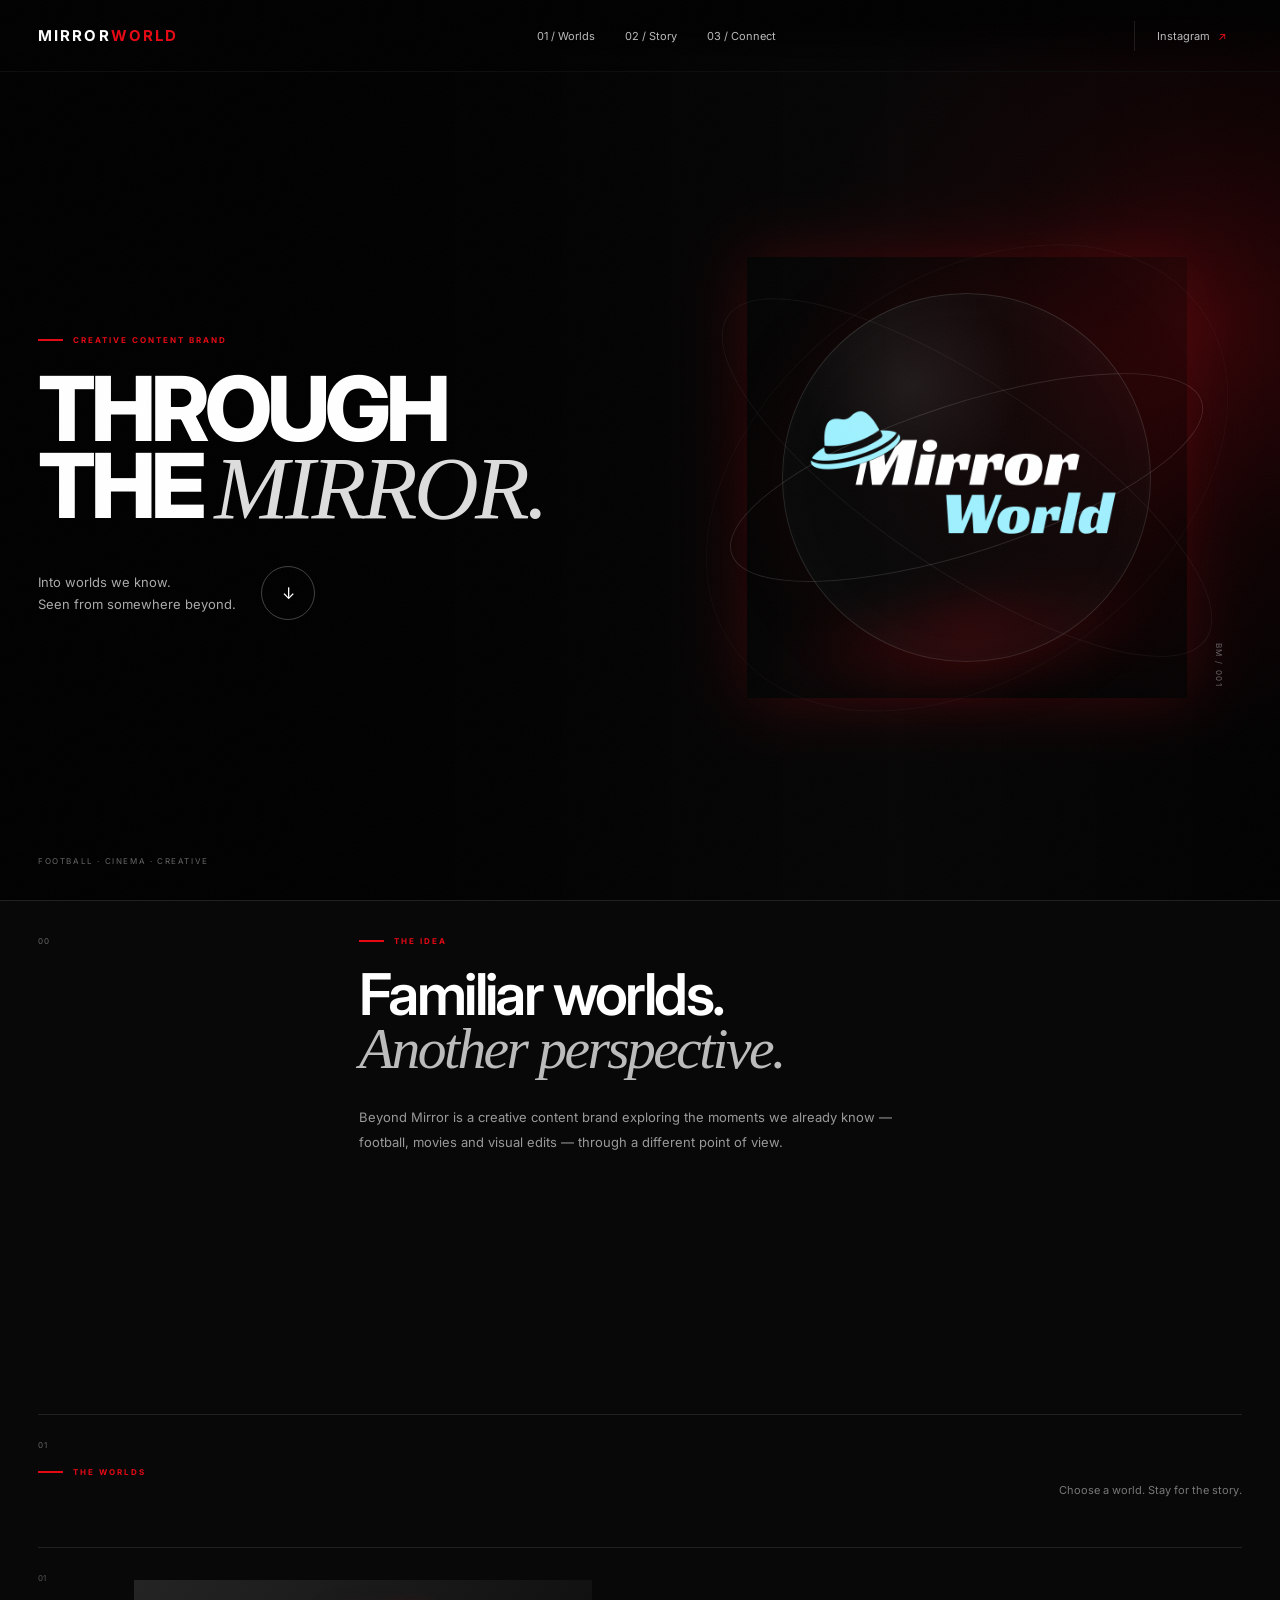
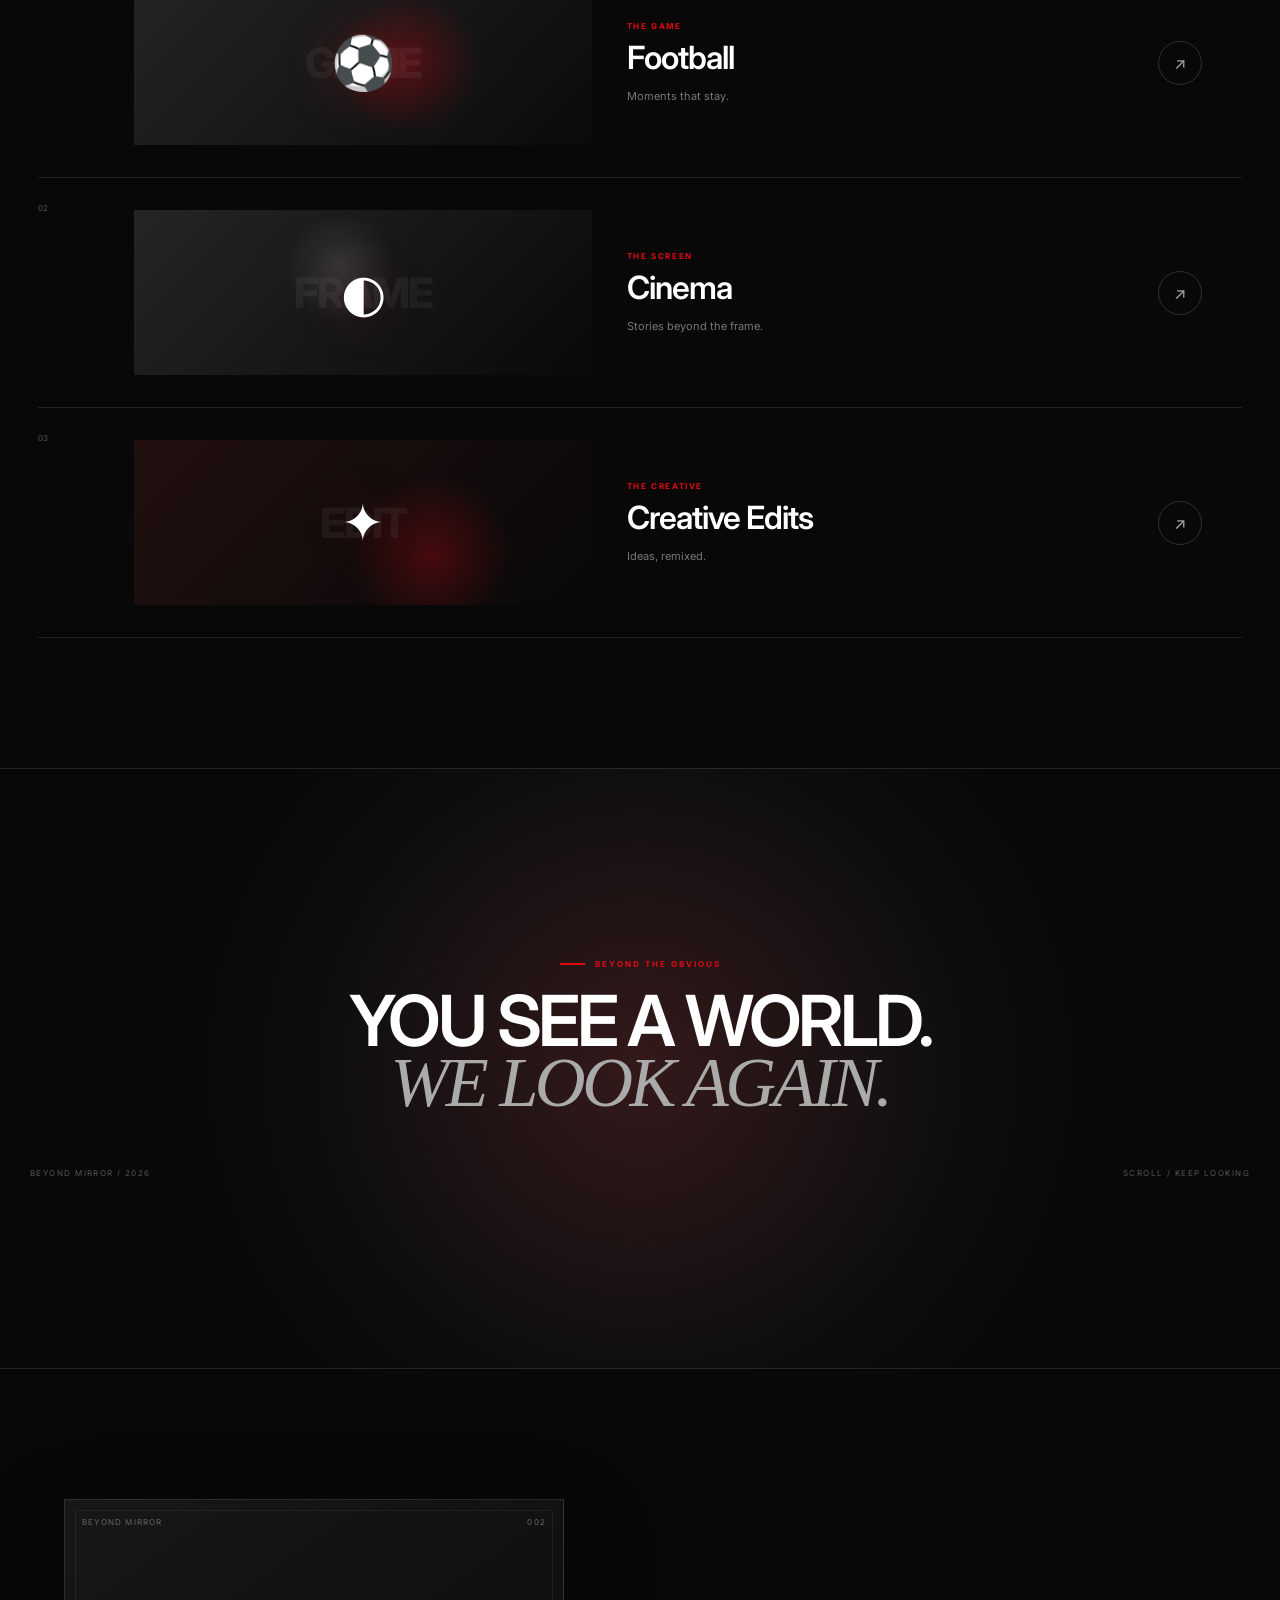
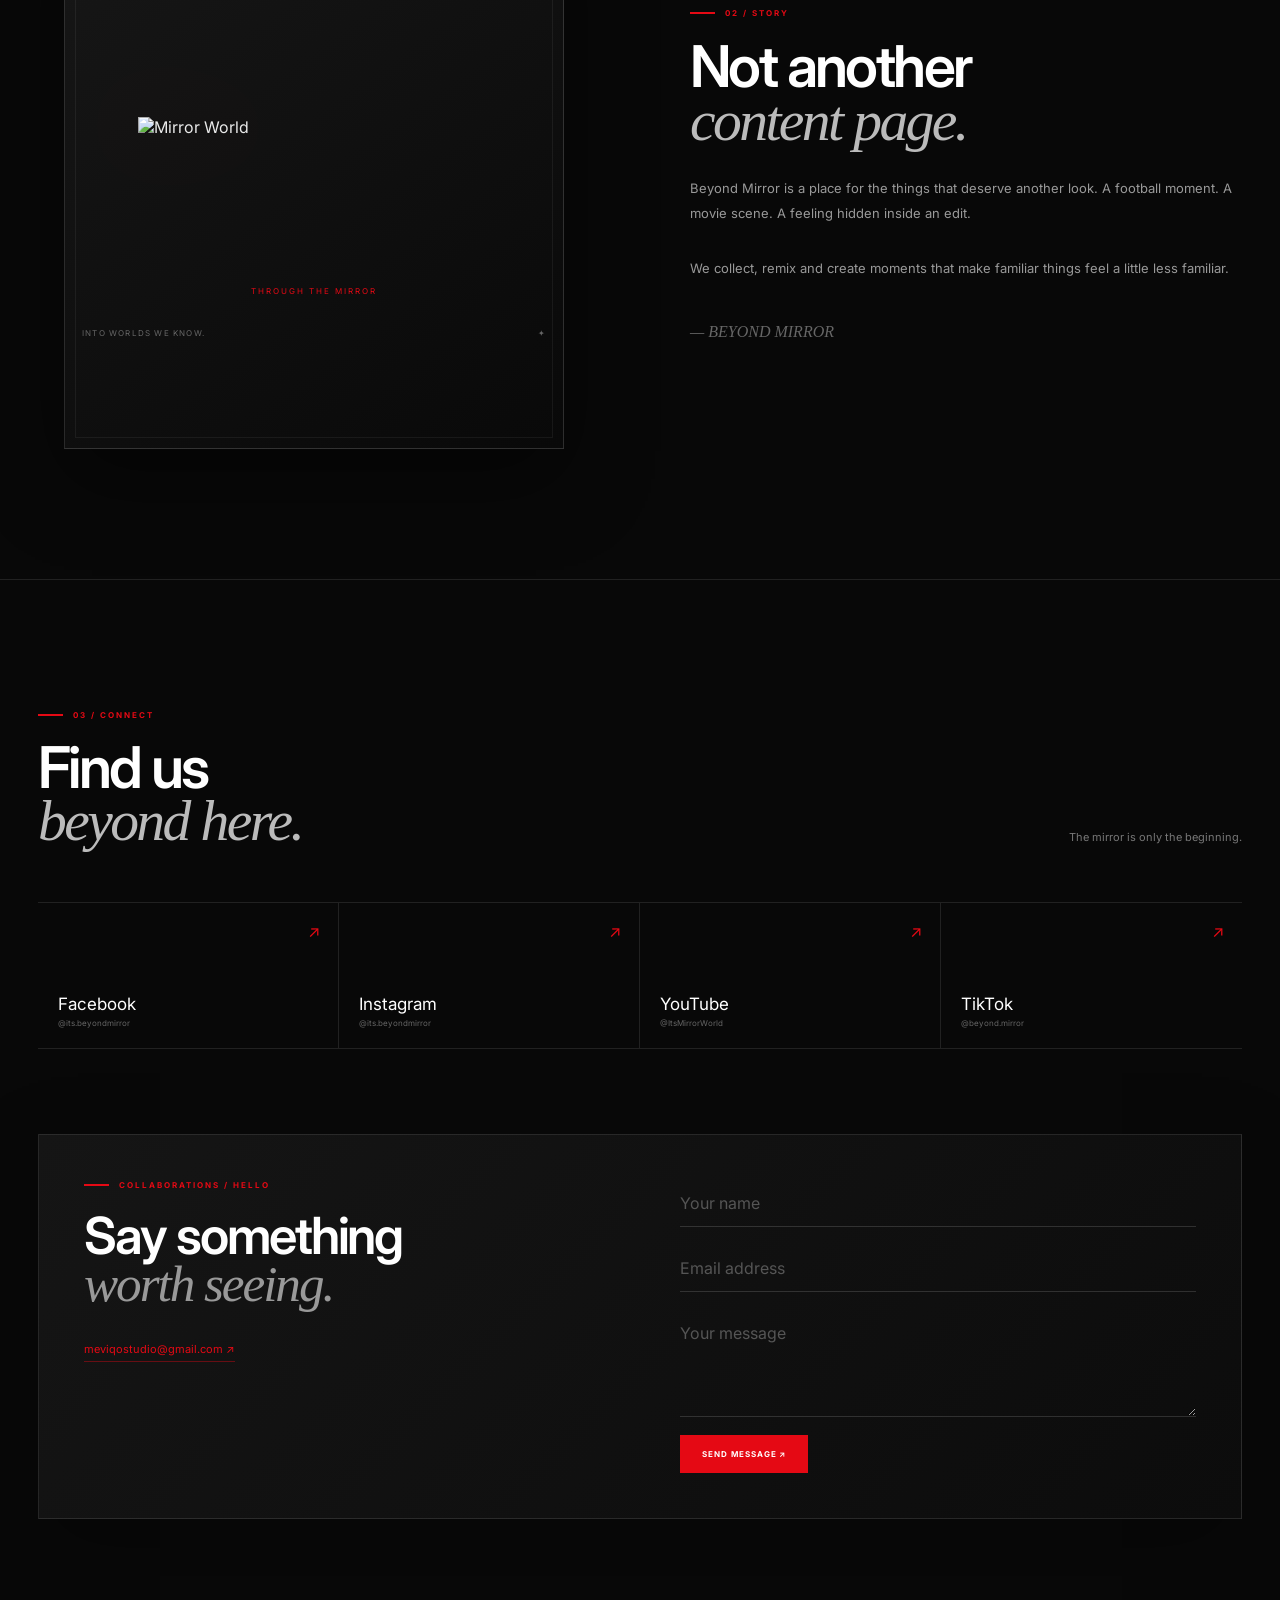
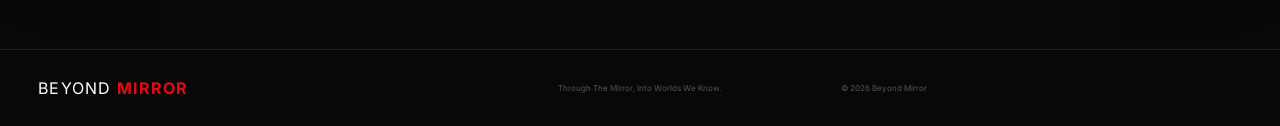
==== commit c6200235: "index.html" ====
--- a/index.html
+++ b/index.html
@@ -68,7 +68,7 @@
           <div class="orbit orbit-b"></div>
           <div class="orbit orbit-c"></div>
           <div class="mirror-glass"></div>
-          <img src="assets/mwl.png" alt="Mirror World logo" class="hero-logo">
+          <img src="mwl.png" alt="Mirror World logo" class="hero-logo">
           <div class="reflection"></div>
         </div>
         <div class="hero-index">BM / 001</div>
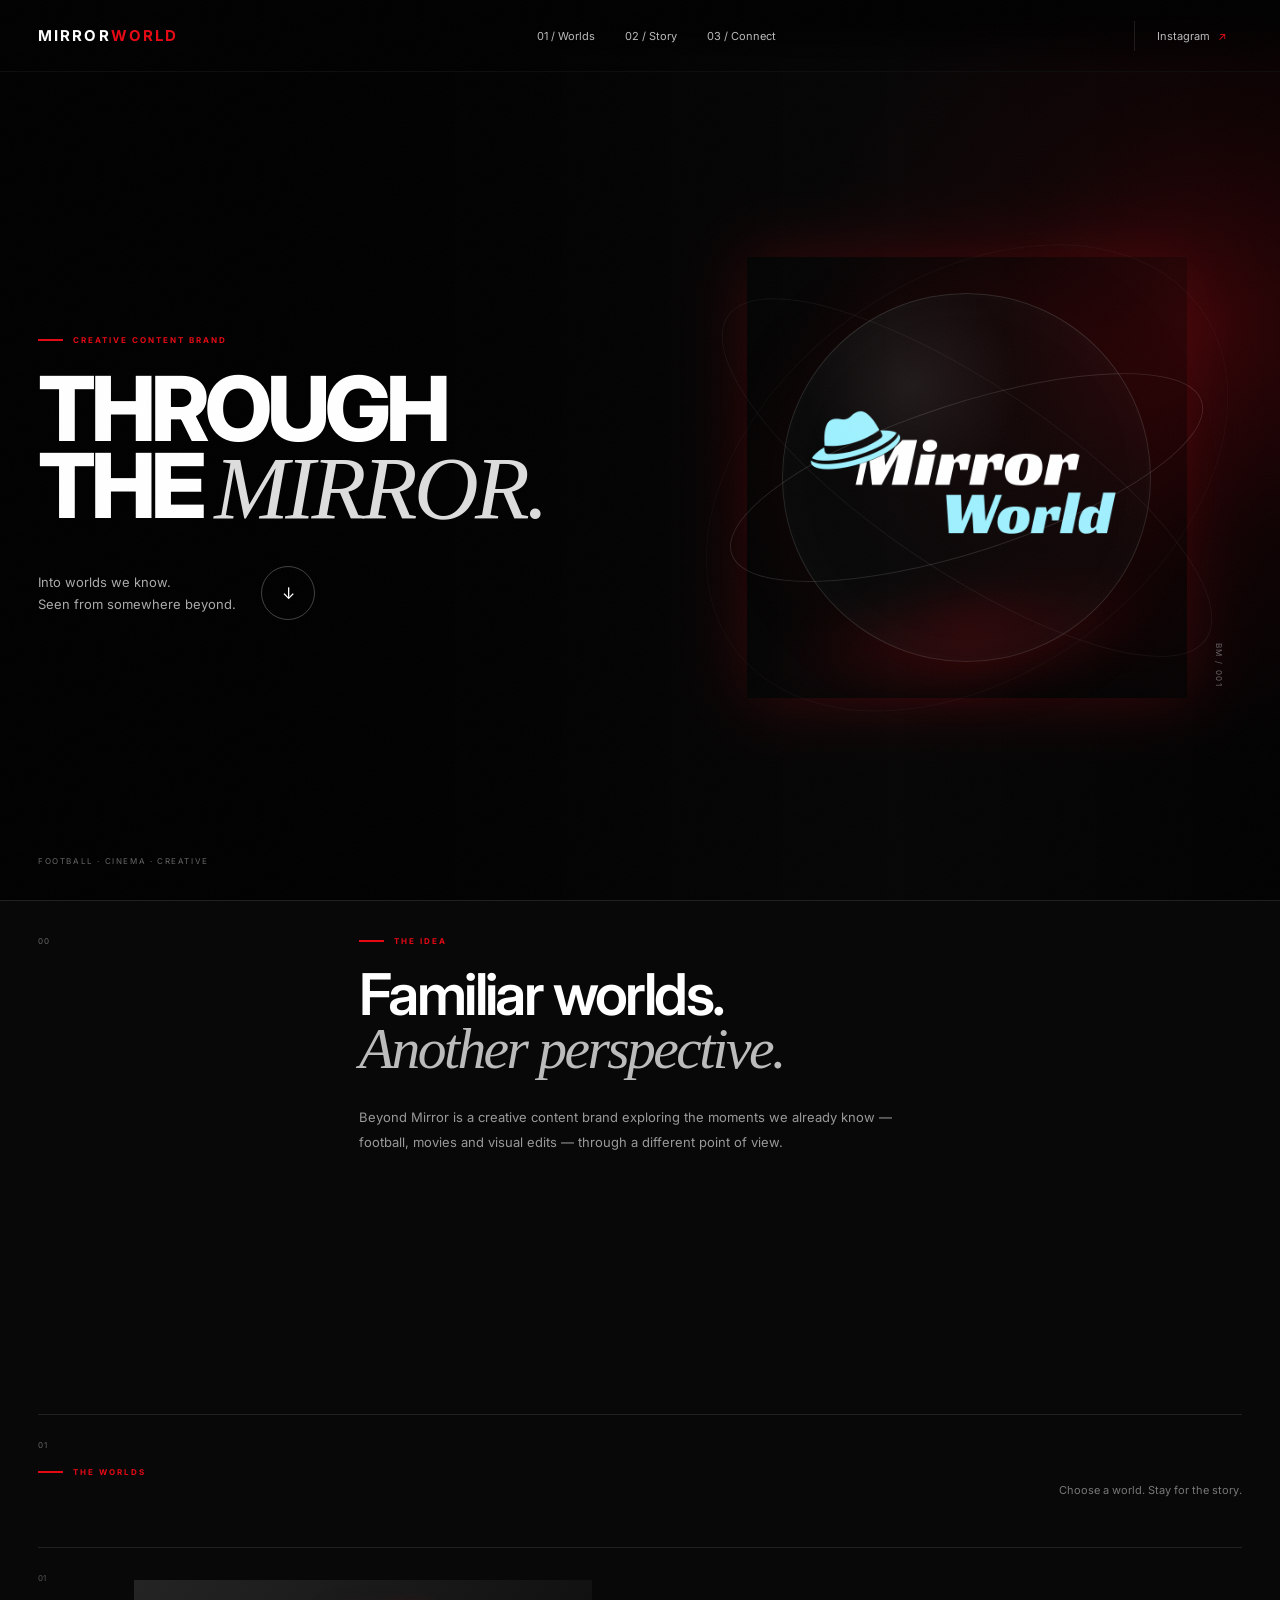
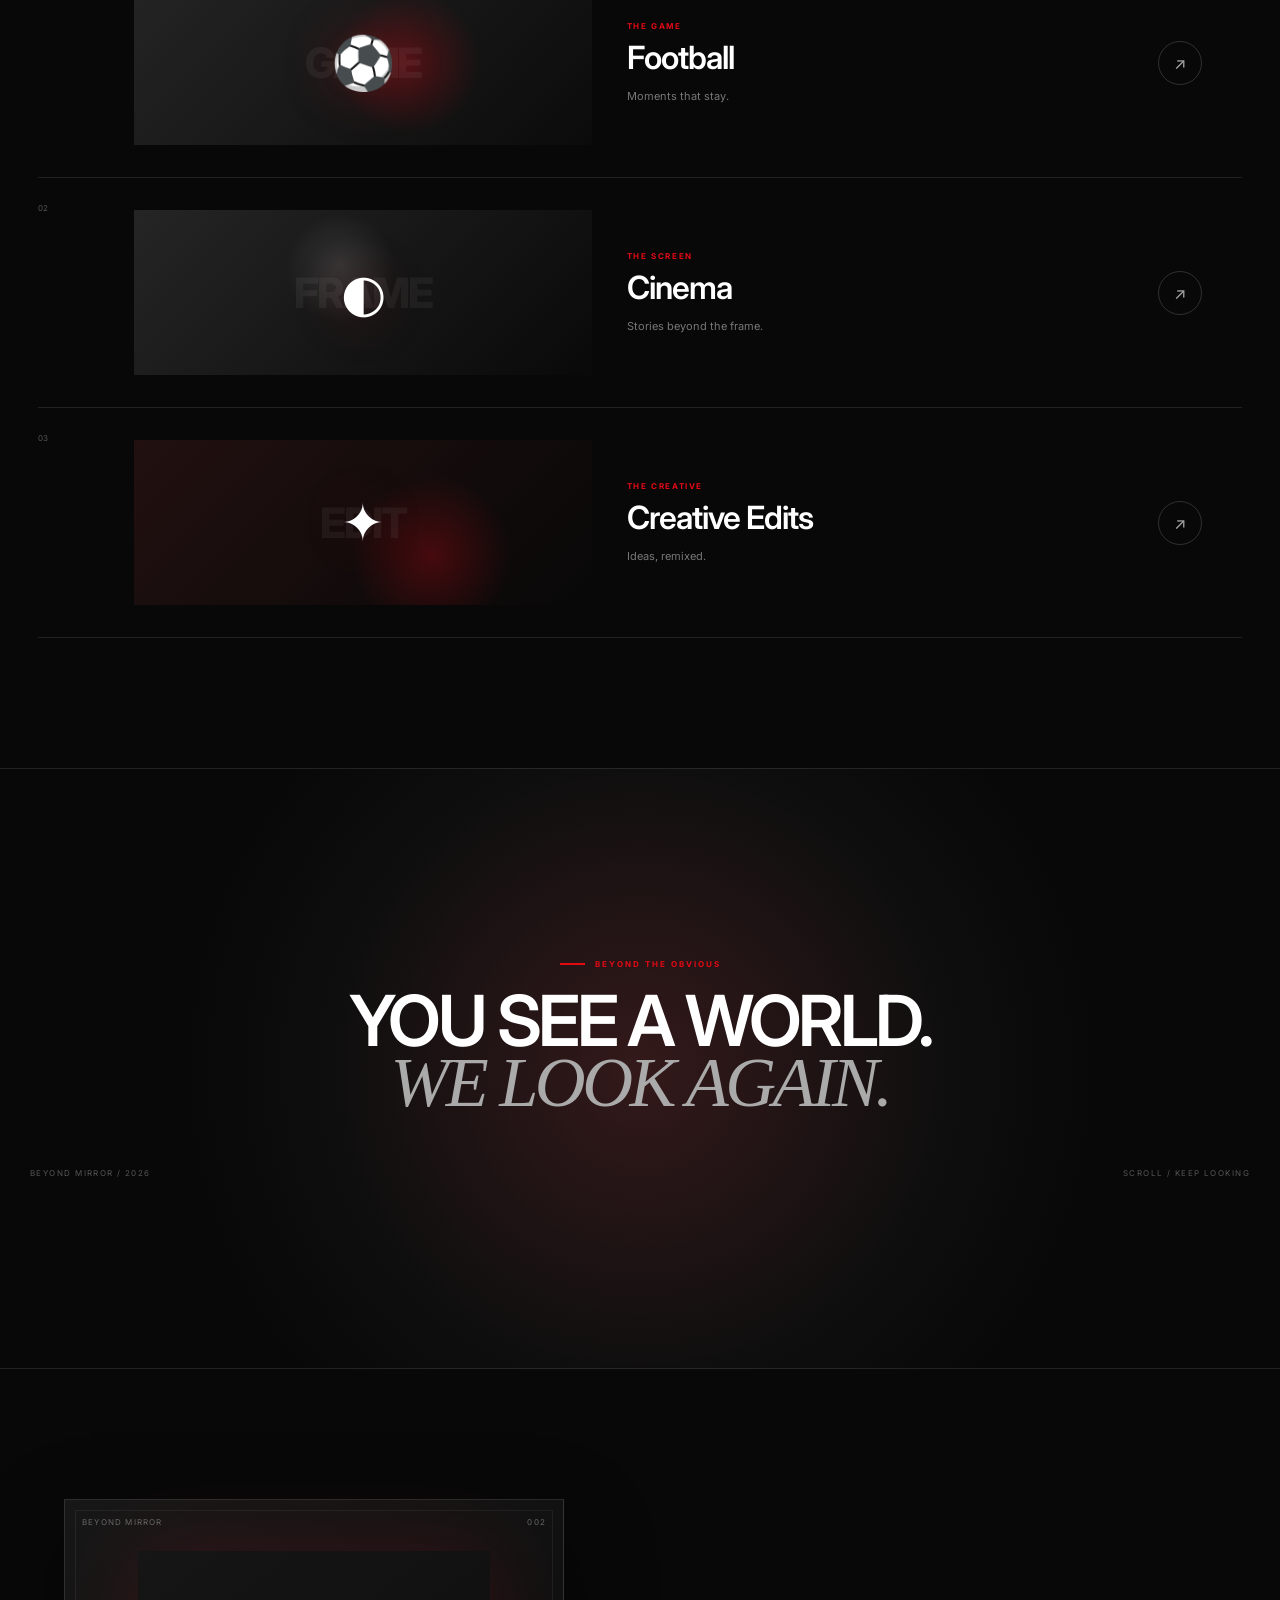
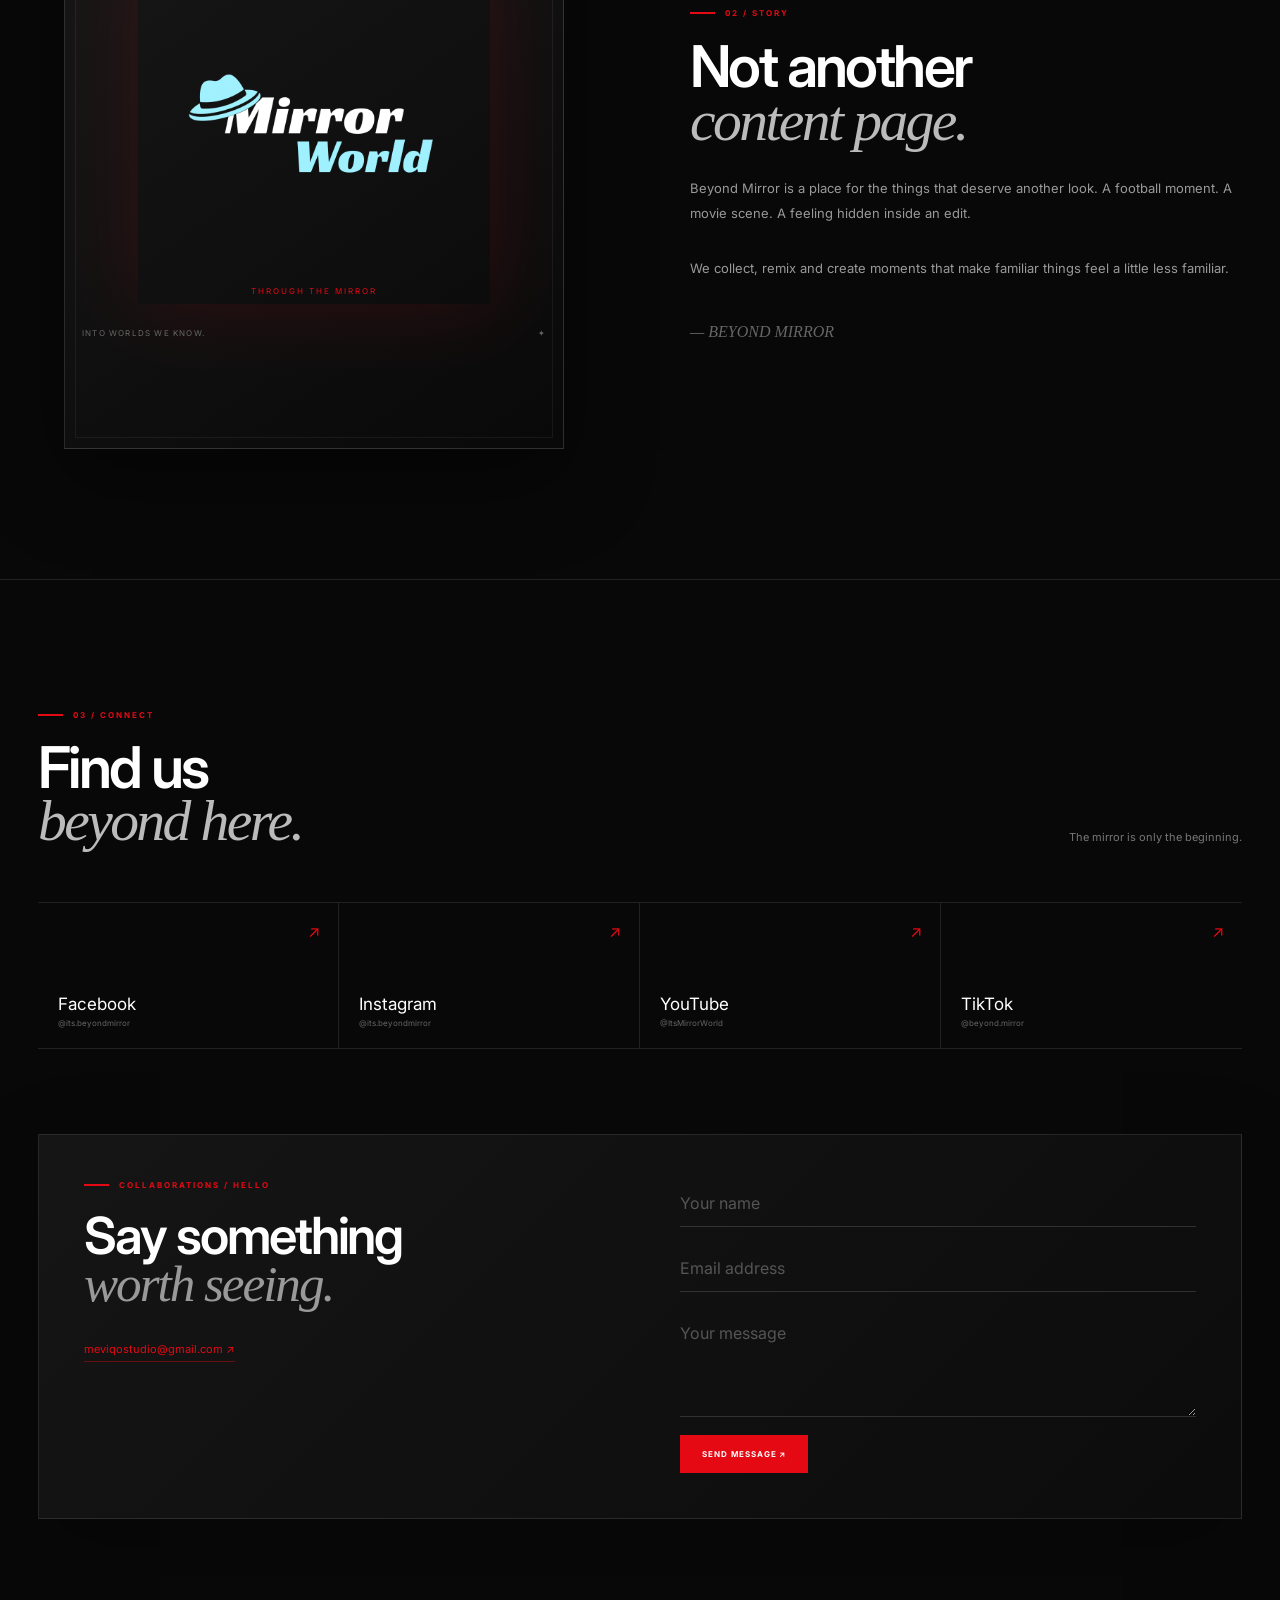
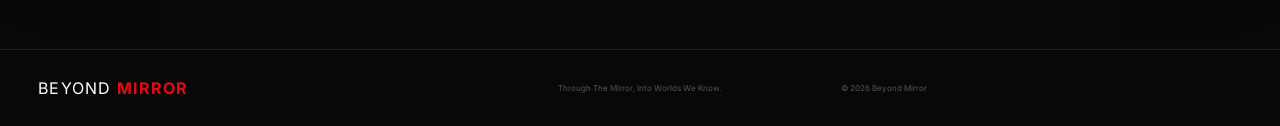
==== commit 74dcd5cd: "index.html" ====
--- a/index.html
+++ b/index.html
@@ -162,7 +162,7 @@
         <div class="story-frame">
           <div class="frame-top"><span>BEYOND MIRROR</span><span>002</span></div>
           <div class="frame-center">
-            <img src="assets/mwl.png" alt="Mirror World">
+            <img src="mwl.png" alt="Mirror World">
             <span>THROUGH THE MIRROR</span>
           </div>
           <div class="frame-bottom"><span>INTO WORLDS WE KNOW.</span><span>✦</span></div>
